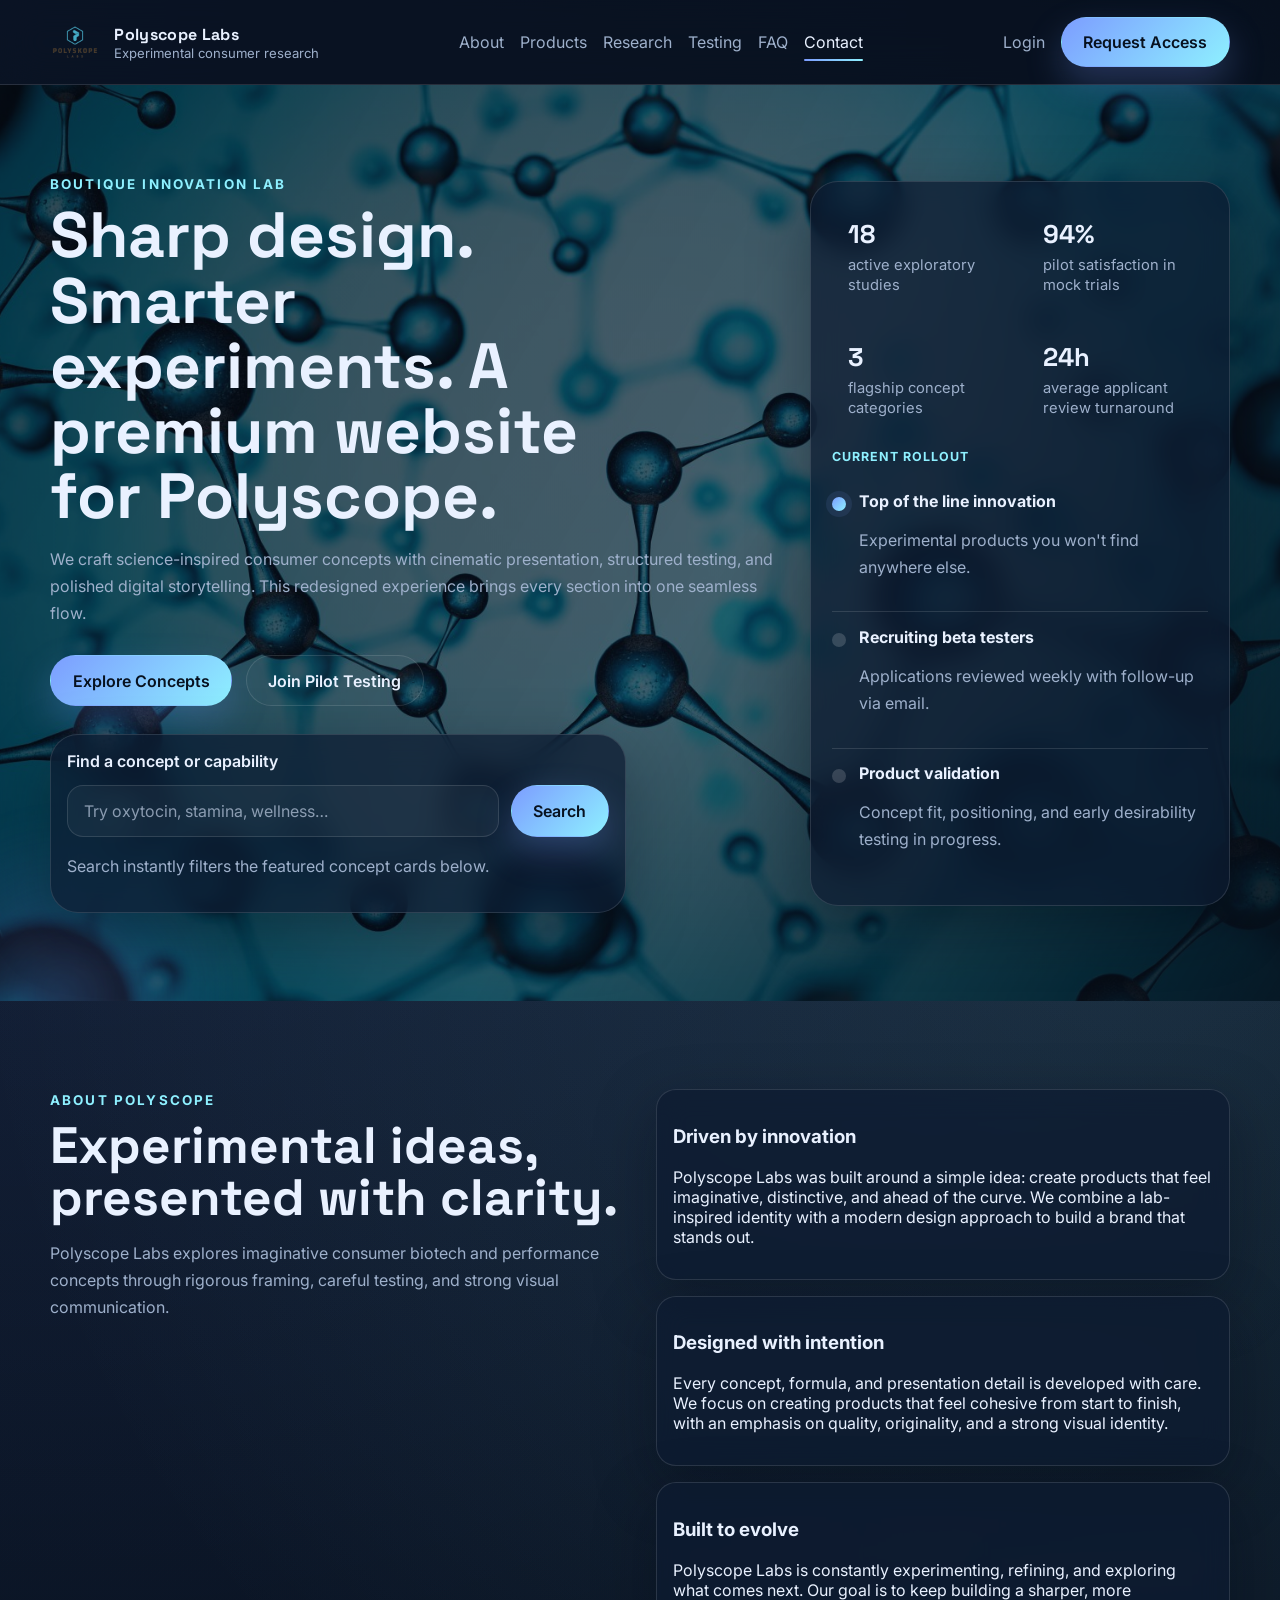
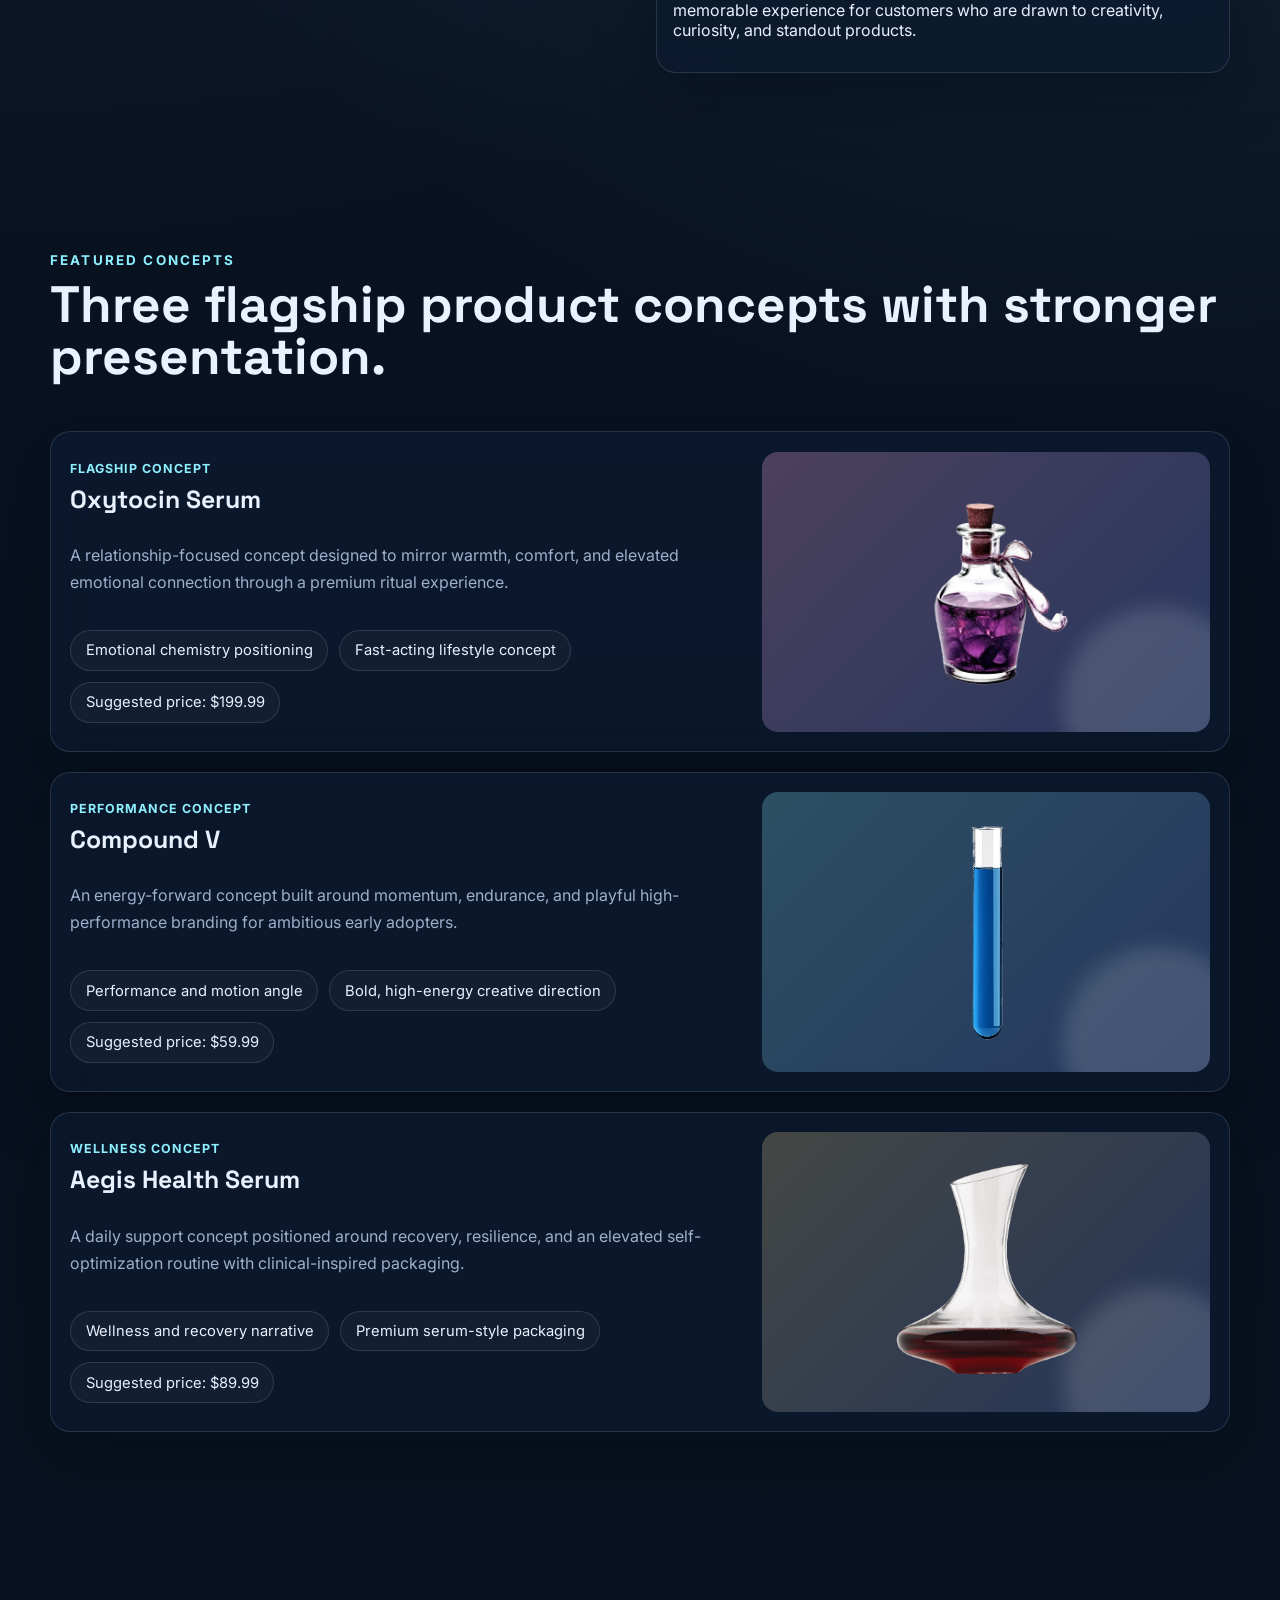
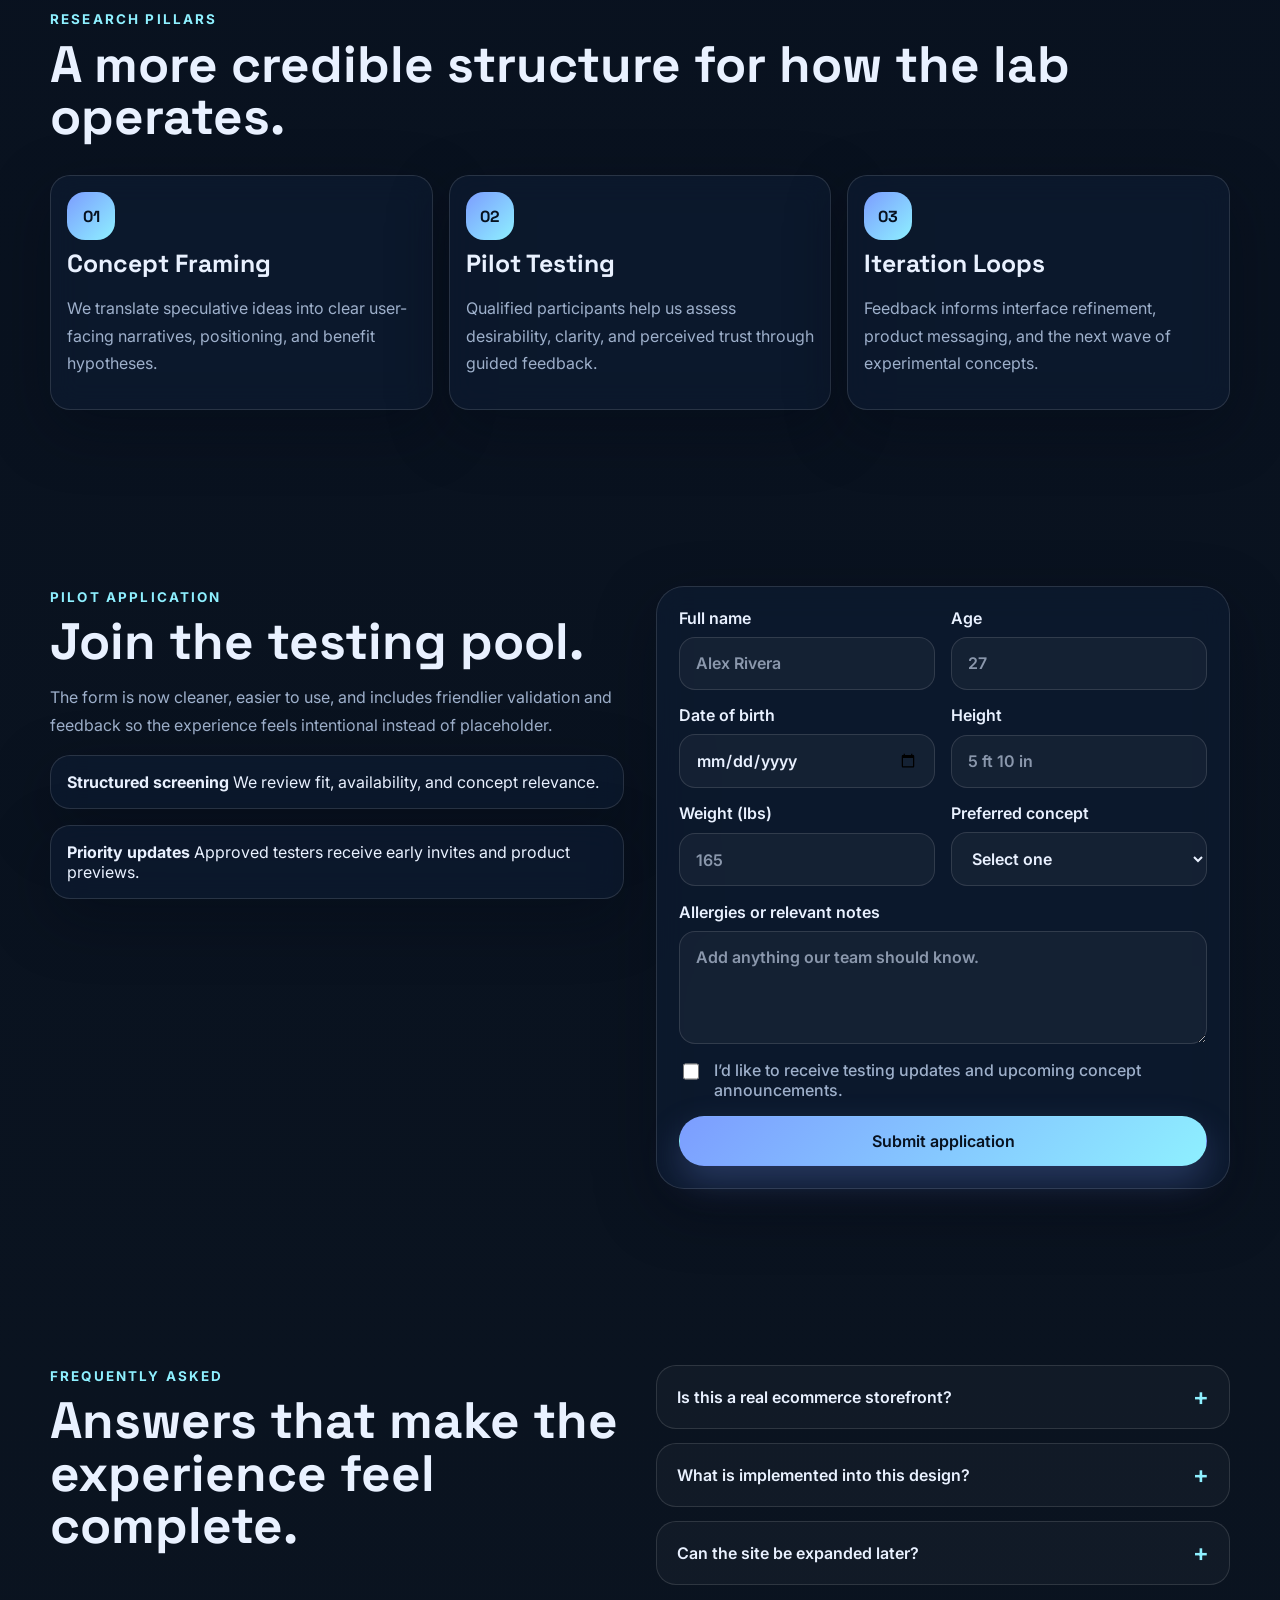
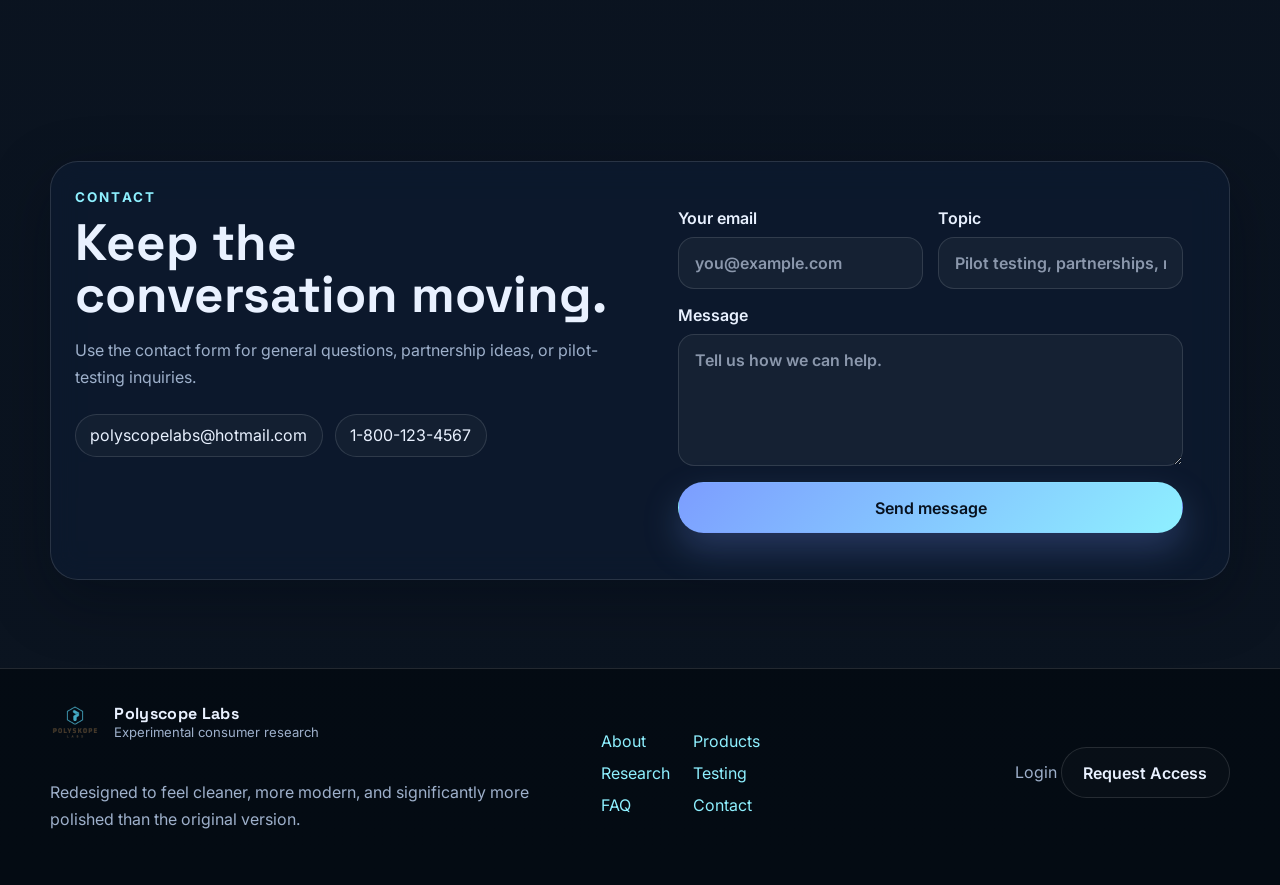
==== index.html @ 6655f06e "first commit" ====
<!DOCTYPE html>
<html lang="en">

<head>
  <meta charset="UTF-8">
  <meta name="viewport" content="width=device-width, initial-scale=1.0">
  <meta name="description"
    content="Polyscope Labs builds bold experimental consumer biotech concepts with elegant product design, rigorous testing, and a premium digital experience.">
  <title>Polyscope Labs | Experimental Consumer Research</title>
  <link rel="preconnect" href="https://fonts.googleapis.com">
  <link rel="preconnect" href="https://fonts.gstatic.com" crossorigin>
  <link
    href="https://fonts.googleapis.com/css2?family=Inter:wght@400;500;600;700;800&family=Space+Grotesk:wght@500;700&display=swap"
    rel="stylesheet">
  <link rel="stylesheet" href="styles.css">
  <script src="scripts.js" defer></script>
</head>

<body class="page-home">
  <div class="site-shell">
    <header class="site-header" id="top">
      <div class="container nav-wrap">
        <a class="brand" href="index.html" aria-label="Polyscope Labs home">
          <img src="Polyscope logo.png" alt="Polyscope Labs logo">
          <div>
            <span class="brand-mark">Polyscope Labs</span>
            <span class="brand-subtitle">Experimental consumer research</span>
          </div>
        </a>

        <button class="nav-toggle" type="button" aria-expanded="false" aria-controls="site-nav">
          <span></span>
          <span></span>
          <span></span>
          <span class="sr-only">Toggle navigation</span>
        </button>

        <nav class="site-nav" id="site-nav" aria-label="Primary navigation">
          <a href="#about">About</a>
          <a href="#products">Products</a>
          <a href="#research">Research</a>
          <a href="#testing">Testing</a>
          <a href="#faq">FAQ</a>
          <a href="#contact">Contact</a>
        </nav>

        <div class="nav-actions">
          <a class="ghost-link" href="login.html">Login</a>
          <a class="button button-primary" href="register.html">Request Access</a>
        </div>
      </div>
    </header>

    <main>
      <section class="hero section-pad" id="hero">
        <div class="hero-media"></div>
        <div class="hero-grid container">
          <div class="hero-copy reveal">
            <span class="eyebrow">Boutique innovation lab</span>
            <h1>Sharp design. Smarter experiments. A premium website for Polyscope.</h1>
            <p class="hero-text">We craft science-inspired consumer concepts with cinematic presentation, structured
              testing, and polished digital storytelling. This redesigned experience brings every section into one
              seamless flow.</p>
            <div class="hero-actions">
              <a class="button button-primary" href="#products">Explore Concepts</a>
              <a class="button button-secondary" href="#testing">Join Pilot Testing</a>
            </div>
            <form class="hero-search glass-panel" id="product-search-form" novalidate>
              <label for="product-search" class="search-label">Find a concept or capability</label>
              <div class="search-row">
                <input type="search" id="product-search" placeholder="Try oxytocin, stamina, wellness…"
                  aria-label="Search products and capabilities">
                <button type="submit" class="button button-primary">Search</button>
              </div>
              <p class="search-help">Search instantly filters the featured concept cards below.</p>
            </form>
          </div>

          <aside class="hero-panel reveal reveal-delay-1 glass-panel">
            <div class="hero-stat-grid">
              <article>
                <strong>18</strong>
                <span>active exploratory studies</span>
              </article>
              <article>
                <strong>94%</strong>
                <span>pilot satisfaction in mock trials</span>
              </article>
              <article>
                <strong>3</strong>
                <span>flagship concept categories</span>
              </article>
              <article>
                <strong>24h</strong>
                <span>average applicant review turnaround</span>
              </article>
            </div>
            <div class="mini-timeline">
              <p class="timeline-title">Current rollout</p>
              <div class="timeline-item active">
                <span></span>
                <div>
                  <strong>Top of the line innovation</strong>
                  <p>Experimental products you won't find anywhere else.</p>
                </div>
              </div>
              <div class="timeline-item">
                <span></span>
                <div>
                  <strong>Recruiting beta testers</strong>
                  <p>Applications reviewed weekly with follow-up via email.</p>
                </div>
              </div>
              <div class="timeline-item">
                <span></span>
                <div>
                  <strong>Product validation</strong>
                  <p>Concept fit, positioning, and early desirability testing in progress.</p>
                </div>
              </div>
            </div>
          </aside>
        </div>
      </section>

      <section class="section-pad" id="about">
        <div class="container two-column">
          <div class="section-heading reveal">
            <span class="eyebrow">About Polyscope</span>
            <h2>Experimental ideas, presented with clarity.</h2>
            <p>Polyscope Labs explores imaginative consumer biotech and performance concepts through rigorous framing,
              careful testing, and strong visual communication.</p>
          </div>
          <div class="info-stack reveal reveal-delay-1">
            <article class="glass-card">
              <h3>Driven by innovation</h3>
              <p>Polyscope Labs was built around a simple idea: create products that feel imaginative, distinctive, and
                ahead of the curve. We combine a lab-inspired identity with a modern design approach to build a brand
                that stands out.</p>
            </article>

            <article class="glass-card">
              <h3>Designed with intention</h3>
              <p>Every concept, formula, and presentation detail is developed with care. We focus on creating products
                that feel cohesive from start to finish, with an emphasis on quality, originality, and a strong visual
                identity.</p>
            </article>

            <article class="glass-card">
              <h3>Built to evolve</h3>
              <p>Polyscope Labs is constantly experimenting, refining, and exploring what comes next. Our goal is to
                keep building a sharper, more memorable experience for customers who are drawn to creativity, curiosity,
                and standout products.</p>
            </article>
          </div>
        </div>
      </section>

      <section class="section-pad" id="products">
        <div class="container">
          <div class="section-heading section-heading-inline reveal">
            <div>
              <span class="eyebrow">Featured concepts</span>
              <h2>Three flagship product concepts with stronger presentation.</h2>
            </div>
          </div>

          <div class="product-grid">
            <article class="product-card reveal"
              data-search="oxytocin serum love bonding pheromone emotional chemistry">
              <div class="product-copy">
                <span class="product-tag">Flagship concept</span>
                <h3>Oxytocin Serum</h3>
                <p>A relationship-focused concept designed to mirror warmth, comfort, and elevated emotional connection
                  through a premium ritual experience.</p>
                <ul class="product-meta">
                  <li>Emotional chemistry positioning</li>
                  <li>Fast-acting lifestyle concept</li>
                  <li>Suggested price: $199.99</li>
                </ul>
              </div>
              <div class="product-visual accent-pink">
                <img src="love potion.png" alt="Illustration of the Oxytocin Serum product concept">
              </div>
            </article>

            <article class="product-card reveal reveal-delay-1"
              data-search="compound v speed enhancer stamina energy caffeine performance">
              <div class="product-copy">
                <span class="product-tag">Performance concept</span>
                <h3>Compound V</h3>
                <p>An energy-forward concept built around momentum, endurance, and playful high-performance branding for
                  ambitious early adopters.</p>
                <ul class="product-meta">
                  <li>Performance and motion angle</li>
                  <li>Bold, high-energy creative direction</li>
                  <li>Suggested price: $59.99</li>
                </ul>
              </div>
              <div class="product-visual accent-cyan">
                <img src="speed enhancer.png" alt="Illustration of the Compound V product concept">
              </div>
            </article>

            <article class="product-card reveal"
              data-search="health serum wellness recovery focus immunity daily support">
              <div class="product-copy">
                <span class="product-tag">Wellness concept</span>
                <h3>Aegis Health Serum</h3>
                <p>A daily support concept positioned around recovery, resilience, and an elevated self-optimization
                  routine with clinical-inspired packaging.</p>
                <ul class="product-meta">
                  <li>Wellness and recovery narrative</li>
                  <li>Premium serum-style packaging</li>
                  <li>Suggested price: $89.99</li>
                </ul>
              </div>
              <div class="product-visual accent-gold">
                <img src="health serum.png" alt="Illustration of the Aegis Health Serum product concept">
              </div>
            </article>
          </div>

          <div class="empty-state glass-panel hidden" id="search-empty-state">
            <h3>No concepts matched that search.</h3>
            <p>Try a broader term like <strong>love</strong>, <strong>energy</strong>, or <strong>wellness</strong>.</p>
          </div>
        </div>
      </section>

      <section class="section-pad" id="research">
        <div class="container">
          <div class="section-heading reveal">
            <span class="eyebrow">Research pillars</span>
            <h2>A more credible structure for how the lab operates.</h2>
          </div>

          <div class="pillar-grid">
            <article class="pillar-card reveal">
              <div class="icon-badge">01</div>
              <h3>Concept Framing</h3>
              <p>We translate speculative ideas into clear user-facing narratives, positioning, and benefit hypotheses.
              </p>
            </article>
            <article class="pillar-card reveal reveal-delay-1">
              <div class="icon-badge">02</div>
              <h3>Pilot Testing</h3>
              <p>Qualified participants help us assess desirability, clarity, and perceived trust through guided
                feedback.</p>
            </article>
            <article class="pillar-card reveal reveal-delay-2">
              <div class="icon-badge">03</div>
              <h3>Iteration Loops</h3>
              <p>Feedback informs interface refinement, product messaging, and the next wave of experimental concepts.
              </p>
            </article>
          </div>
        </div>
      </section>

      <section class="section-pad" id="testing">
        <div class="container testing-layout">
          <div class="section-heading reveal">
            <span class="eyebrow">Pilot application</span>
            <h2>Join the testing pool.</h2>
            <p>The form is now cleaner, easier to use, and includes friendlier validation and feedback so the experience
              feels intentional instead of placeholder.</p>
            <div class="application-benefits">
              <div class="glass-card small-card">
                <strong>Structured screening</strong>
                <span>We review fit, availability, and concept relevance.</span>
              </div>
              <div class="glass-card small-card">
                <strong>Priority updates</strong>
                <span>Approved testers receive early invites and product previews.</span>
              </div>
            </div>
          </div>

          <form class="glass-panel testing-form reveal reveal-delay-1" id="testing-form" novalidate>
            <div class="form-grid">
              <label>
                Full name
                <input type="text" name="name" placeholder="Alex Rivera" required>
              </label>
              <label>
                Age
                <input type="number" name="age" min="18" max="99" placeholder="27" required>
              </label>
              <label>
                Date of birth
                <input type="date" name="dob" required>
              </label>
              <label>
                Height
                <input type="text" name="height" placeholder="5 ft 10 in" required>
              </label>
              <label>
                Weight (lbs)
                <input type="number" name="weight" min="1" placeholder="165" required>
              </label>
              <label>
                Preferred concept
                <select name="interest" required>
                  <option value="" selected disabled>Select one</option>
                  <option>Oxytocin Serum</option>
                  <option>Compound V</option>
                  <option>Aegis Health Serum</option>
                </select>
              </label>
            </div>

            <label>
              Allergies or relevant notes
              <textarea name="allergies" rows="4" placeholder="Add anything our team should know."></textarea>
            </label>

            <label class="checkbox-row">
              <input type="checkbox" name="updates">
              <span>I’d like to receive testing updates and upcoming concept announcements.</span>
            </label>

            <button type="submit" class="button button-primary button-full">Submit application</button>
          </form>
        </div>
      </section>

      <section class="section-pad" id="faq">
        <div class="container faq-layout">
          <div class="section-heading reveal">
            <span class="eyebrow">Frequently asked</span>
            <h2>Answers that make the experience feel complete.</h2>
          </div>
          <div class="faq-list reveal reveal-delay-1">
            <article class="faq-item">
              <button class="faq-trigger" type="button" aria-expanded="false">
                <span>Is this a real ecommerce storefront?</span>
                <span class="faq-symbol">+</span>
              </button>
              <div class="faq-content">
                <p>No. This is a polished concept website built around experimental product storytelling and mock pilot
                  testing flows.</p>
              </div>
            </article>
            <article class="faq-item">
              <button class="faq-trigger" type="button" aria-expanded="false">
                <span>What is implemented into this design?</span>
                <span class="faq-symbol">+</span>
              </button>
              <div class="faq-content">
                <p>responsive navigation, consistent visual language, animated reveals, product
                  search, upgraded forms, FAQ interactions, and much stronger overall layout balance.</p>
              </div>
            </article>
            <article class="faq-item">
              <button class="faq-trigger" type="button" aria-expanded="false">
                <span>Can the site be expanded later?</span>
                <span class="faq-symbol">+</span>
              </button>
              <div class="faq-content">
                <p>Yes. The structure is now much cleaner, so adding real backend auth, checkout flows, CMS content, or
                  extra pages will be much easier.</p>
              </div>
            </article>
          </div>
        </div>
      </section>

      <section class="section-pad" id="contact">
        <div class="container contact-card glass-panel reveal">
          <div>
            <span class="eyebrow">Contact</span>
            <h2>Keep the conversation moving.</h2>
            <p>Use the contact form for general questions, partnership ideas, or pilot-testing inquiries.</p>
            <div class="contact-details">
              <a href="mailto:polyscopelabs@hotmail.com">polyscopelabs@hotmail.com</a>
              <a href="tel:18001234567">1-800-123-4567</a>
            </div>
          </div>

          <form class="contact-form" id="contact-form" novalidate>
            <div class="form-grid compact-grid">
              <label>
                Your email
                <input type="email" name="email" placeholder="you@example.com" required>
              </label>
              <label>
                Topic
                <input type="text" name="topic" placeholder="Pilot testing, partnerships, media…" required>
              </label>
            </div>
            <label>
              Message
              <textarea name="message" rows="5" placeholder="Tell us how we can help." required></textarea>
            </label>
            <button type="submit" class="button button-primary">Send message</button>
          </form>
        </div>
      </section>
    </main>

    <footer class="site-footer">
      <div class="container footer-grid">
        <div>
          <a class="brand footer-brand" href="#top">
            <img src="Polyscope logo.png" alt="Polyscope Labs logo">
            <div>
              <span class="brand-mark">Polyscope Labs</span>
              <span class="brand-subtitle">Experimental consumer research</span>
            </div>
          </a>
          <p>Redesigned to feel cleaner, more modern, and significantly more polished than the original version.</p>
        </div>
        <nav class="footer-links" aria-label="Footer navigation">
          <a href="#about">About</a>
          <a href="#products">Products</a>
          <a href="#research">Research</a>
          <a href="#testing">Testing</a>
          <a href="#faq">FAQ</a>
          <a href="#contact">Contact</a>
        </nav>
        <div class="footer-actions">
          <a class="ghost-link" href="login.html">Login</a>
          <a class="button button-secondary" href="register.html">Request Access</a>
        </div>
      </div>
    </footer>
  </div>

  <div class="toast" id="toast" role="status" aria-live="polite"></div>
</body>

</html>
---- styles.css ----
:root {
  --bg: #07111f;
  --bg-soft: #0b1628;
  --panel: rgba(13, 27, 49, 0.72);
  --panel-strong: rgba(12, 28, 50, 0.9);
  --surface: #f5f8ff;
  --surface-soft: rgba(255, 255, 255, 0.06);
  --text: #e9f1ff;
  --text-muted: #9eb0cb;
  --text-dark: #0d182b;
  --line: rgba(255, 255, 255, 0.12);
  --line-dark: rgba(8, 19, 35, 0.08);
  --accent: #7c9dff;
  --accent-strong: #8ef0ff;
  --accent-pink: #f6a9dc;
  --accent-gold: #f0d58c;
  --shadow: 0 20px 60px rgba(2, 9, 20, 0.35);
  --shadow-soft: 0 12px 40px rgba(2, 9, 20, 0.18);
  --radius-lg: 28px;
  --radius-md: 20px;
  --radius-sm: 14px;
  --container: min(1180px, calc(100vw - 2rem));
  --header-height: 84px;
  --transition: 240ms ease;
}

* {
  box-sizing: border-box;
}

html {
  scroll-behavior: smooth;
}

body {
  margin: 0;
  font-family: "Inter", system-ui, sans-serif;
  background:
    radial-gradient(circle at top left, rgba(124, 157, 255, 0.18), transparent 32%),
    radial-gradient(circle at 90% 15%, rgba(142, 240, 255, 0.12), transparent 24%),
    linear-gradient(180deg, #091425 0%, #08111f 42%, #0b1420 100%);
  color: var(--text);
  min-height: 100vh;
  overflow-x: hidden;
  opacity: 0;
  transition: opacity 420ms ease;
}

body.is-loaded {
  opacity: 1;
}

a {
  color: inherit;
  text-decoration: none;
}

img {
  max-width: 100%;
  display: block;
}

button,
input,
select,
textarea {
  font: inherit;
}

button {
  cursor: pointer;
}

.container {
  width: var(--container);
  margin: 0 auto;
}

.section-pad {
  padding: 5.5rem 0;
}

.compact-top {
  padding-top: 1rem;
}

.site-shell {
  position: relative;
}

.site-header {
  position: sticky;
  top: 0;
  z-index: 40;
  backdrop-filter: blur(20px);
  background: rgba(4, 11, 22, 0.72);
  border-bottom: 1px solid var(--line);
}

.nav-wrap {
  min-height: var(--header-height);
  display: flex;
  align-items: center;
  justify-content: space-between;
  gap: 1rem;
}

.brand {
  display: inline-flex;
  align-items: center;
  gap: 0.9rem;
}

.brand img {
  width: 50px;
  height: 50px;
  object-fit: contain;
}

.brand-mark,
.brand-subtitle {
  display: block;
}

.brand-mark {
  font-family: "Space Grotesk", sans-serif;
  font-size: 1rem;
  font-weight: 700;
  letter-spacing: 0.02em;
}

.brand-subtitle {
  font-size: 0.82rem;
  color: var(--text-muted);
}

.site-nav,
.nav-actions {
  display: flex;
  align-items: center;
  gap: 1rem;
}

.site-nav a,
.ghost-link {
  color: var(--text-muted);
  transition: color var(--transition), opacity var(--transition), transform var(--transition);
}

.site-nav a:hover,
.site-nav a.is-active,
.ghost-link:hover {
  color: var(--text);
}

.site-nav a {
  position: relative;
  padding: 0.35rem 0;
}

.site-nav a::after {
  content: "";
  position: absolute;
  left: 0;
  bottom: -0.2rem;
  width: 100%;
  height: 2px;
  border-radius: 99px;
  background: linear-gradient(90deg, var(--accent), var(--accent-strong));
  transform: scaleX(0);
  transform-origin: left;
  transition: transform var(--transition);
}

.site-nav a:hover::after,
.site-nav a.is-active::after {
  transform: scaleX(1);
}

.button {
  display: inline-flex;
  align-items: center;
  justify-content: center;
  border-radius: 999px;
  padding: 0.9rem 1.35rem;
  border: 1px solid transparent;
  transition: transform var(--transition), border-color var(--transition), background var(--transition), box-shadow var(--transition);
  font-weight: 600;
}

.button:hover {
  transform: translateY(-2px);
}

.button-primary {
  background: linear-gradient(135deg, var(--accent), var(--accent-strong));
  color: #07111f;
  box-shadow: 0 16px 36px rgba(124, 157, 255, 0.25);
}

.button-secondary {
  background: rgba(255, 255, 255, 0.02);
  border-color: var(--line);
  color: var(--text);
}

.button-full {
  width: 100%;
}

.hero {
  position: relative;
  min-height: calc(100vh - var(--header-height));
  display: flex;
  align-items: center;
  overflow: clip;
}

.hero-media {
  position: absolute;
  inset: 0;
  background:
    linear-gradient(120deg, rgba(5, 11, 21, 0.72) 0%, rgba(8, 17, 31, 0.64) 55%, rgba(7, 14, 24, 0.92) 100%),
    url("MainBack.jpg") center / cover no-repeat;
  transform: scale(1.04);
}

.hero::after {
  content: "";
  position: absolute;
  inset: auto auto -20% -10%;
  width: 24rem;
  aspect-ratio: 1;
  border-radius: 50%;
  background: radial-gradient(circle, rgba(124, 157, 255, 0.22), transparent 66%);
  filter: blur(14px);
}

.hero-grid {
  position: relative;
  z-index: 1;
  display: grid;
  grid-template-columns: minmax(0, 1.2fr) minmax(320px, 420px);
  gap: 2rem;
  align-items: center;
}

.eyebrow {
  display: inline-flex;
  align-items: center;
  gap: 0.55rem;
  font-size: 0.84rem;
  text-transform: uppercase;
  letter-spacing: 0.16em;
  color: var(--accent-strong);
  font-weight: 700;
}

.hero h1,
.section-heading h2,
.contact-card h2,
.auth-copy h1,
.auth-card h2 {
  margin: 0.65rem 0 1rem;
  font-family: "Space Grotesk", sans-serif;
  line-height: 1.02;
}

.hero h1 {
  font-size: clamp(2.8rem, 5vw, 5.3rem);
  max-width: 13ch;
}

.hero-text,
.section-heading p,
.product-copy p,
.pillar-card p,
.faq-content p,
.contact-card p,
.auth-copy p,
.auth-highlights span,
.auth-switch,
.search-help,
.timeline-item p,
.site-footer p {
  color: var(--text-muted);
  line-height: 1.7;
}

.hero-actions {
  display: flex;
  flex-wrap: wrap;
  gap: 0.85rem;
  margin: 1.75rem 0;
}

.glass-panel,
.glass-card,
.product-card,
.pillar-card,
.contact-card,
.feature-strip,
.auth-card {
  background: var(--panel);
  border: 1px solid var(--line);
  box-shadow: var(--shadow);
  backdrop-filter: blur(14px);
}

.glass-panel,
.contact-card,
.auth-card,
.feature-strip {
  border-radius: var(--radius-lg);
}

.glass-card,
.product-card,
.pillar-card {
  border-radius: var(--radius-md);
}

.hero-search {
  padding: 1rem;
  max-width: 36rem;
}

.search-label {
  display: block;
  font-weight: 600;
  margin-bottom: 0.85rem;
}

.search-row {
  display: flex;
  gap: 0.75rem;
}

.search-row input {
  flex: 1;
}

.hero-panel {
  padding: 1.3rem;
}

.hero-stat-grid {
  display: grid;
  grid-template-columns: repeat(2, minmax(0, 1fr));
  gap: 0.9rem;
  margin-bottom: 1rem;
}

.hero-stat-grid article,
.small-card,
.pillar-card,
.glass-card {
  padding: 1rem;
}

.hero-stat-grid strong {
  display: block;
  font-size: 1.6rem;
  font-family: "Space Grotesk", sans-serif;
  margin-bottom: 0.25rem;
}

.hero-stat-grid span {
  color: var(--text-muted);
  font-size: 0.92rem;
}

.timeline-title,
.product-tag {
  font-size: 0.78rem;
  font-weight: 700;
  letter-spacing: 0.08em;
  text-transform: uppercase;
  color: var(--accent-strong);
}

.timeline-item {
  display: flex;
  gap: 0.85rem;
  padding: 0.9rem 0;
}

.timeline-item + .timeline-item {
  border-top: 1px solid var(--line);
}

.timeline-item span {
  width: 14px;
  height: 14px;
  margin-top: 0.4rem;
  border-radius: 999px;
  background: rgba(255, 255, 255, 0.16);
  flex-shrink: 0;
}

.timeline-item.active span {
  background: linear-gradient(135deg, var(--accent), var(--accent-strong));
  box-shadow: 0 0 0 6px rgba(124, 157, 255, 0.1);
}

.timeline-item strong {
  display: block;
  margin-bottom: 0.2rem;
}

.feature-strip {
  padding: 1.35rem 1.5rem;
  display: grid;
  grid-template-columns: minmax(0, 1fr) minmax(0, 1fr);
  gap: 1rem;
  align-items: center;
}

.feature-strip h2 {
  margin: 0.55rem 0 0;
  font-size: clamp(1.65rem, 2.6vw, 2.5rem);
}

.feature-pills {
  display: flex;
  flex-wrap: wrap;
  gap: 0.7rem;
  justify-content: flex-end;
}

.feature-pills span,
.product-meta li,
.contact-details a {
  border: 1px solid var(--line);
  background: rgba(255, 255, 255, 0.03);
  border-radius: 999px;
  padding: 0.65rem 0.9rem;
}

.two-column,
.testing-layout,
.faq-layout,
.contact-card,
.auth-layout {
  display: grid;
  grid-template-columns: repeat(2, minmax(0, 1fr));
  gap: 2rem;
}

.section-heading h2,
.contact-card h2,
.auth-copy h1,
.auth-card h2 {
  font-size: clamp(2rem, 4vw, 3.3rem);
}

.info-stack,
.application-benefits,
.auth-highlights {
  display: grid;
  gap: 1rem;
}

.section-heading-inline {
  display: flex;
  align-items: end;
  justify-content: space-between;
  gap: 2rem;
}

.product-grid {
  margin-top: 2rem;
  display: grid;
  gap: 1.25rem;
}

.product-card {
  display: grid;
  grid-template-columns: minmax(0, 1.2fr) minmax(220px, 0.8fr);
  gap: 1.25rem;
  padding: 1.2rem;
  transition: transform var(--transition), border-color var(--transition), box-shadow var(--transition), opacity var(--transition);
}

.product-card:hover,
.pillar-card:hover,
.glass-card:hover,
.small-card:hover {
  transform: translateY(-6px);
  border-color: rgba(142, 240, 255, 0.32);
}

.product-copy {
  display: flex;
  flex-direction: column;
  justify-content: center;
}

.product-copy h3,
.pillar-card h3 {
  margin: 0.5rem 0 0.7rem;
  font-family: "Space Grotesk", sans-serif;
  font-size: 1.55rem;
}

.product-meta {
  list-style: none;
  padding: 0;
  margin: 1.1rem 0 0;
  display: flex;
  flex-wrap: wrap;
  gap: 0.7rem;
}

.product-meta li {
  color: var(--text);
  font-size: 0.92rem;
}

.product-visual {
  min-height: 280px;
  border-radius: calc(var(--radius-md) - 4px);
  display: flex;
  align-items: center;
  justify-content: center;
  padding: 1rem;
  position: relative;
  overflow: hidden;
}

.product-visual::before {
  content: "";
  position: absolute;
  inset: auto -10% -24% auto;
  width: 12rem;
  aspect-ratio: 1;
  border-radius: 50%;
  background: rgba(255, 255, 255, 0.14);
  filter: blur(10px);
}

.product-visual img {
  max-height: 230px;
  width: auto;
  position: relative;
  z-index: 1;
  transition: transform 320ms ease;
}

.product-card:hover .product-visual img {
  transform: translateY(-6px) scale(1.02);
}

.accent-pink {
  background: linear-gradient(135deg, rgba(246, 169, 220, 0.28), rgba(124, 157, 255, 0.24));
}

.accent-cyan {
  background: linear-gradient(135deg, rgba(142, 240, 255, 0.26), rgba(124, 157, 255, 0.24));
}

.accent-gold {
  background: linear-gradient(135deg, rgba(240, 213, 140, 0.25), rgba(124, 157, 255, 0.22));
}

.empty-state {
  margin-top: 1.25rem;
  padding: 1.1rem 1.2rem;
}

.hidden {
  display: none !important;
}

.pillar-grid {
  margin-top: 2rem;
  display: grid;
  grid-template-columns: repeat(3, minmax(0, 1fr));
  gap: 1rem;
}

.icon-badge {
  width: 3rem;
  height: 3rem;
  border-radius: 18px;
  display: grid;
  place-items: center;
  background: linear-gradient(135deg, var(--accent), var(--accent-strong));
  color: var(--bg);
  font-family: "Space Grotesk", sans-serif;
  font-weight: 700;
}

.testing-form,
.contact-form,
.auth-form {
  padding: 1.35rem;
  display: grid;
  gap: 1rem;
}

.form-grid,
.compact-grid {
  display: grid;
  grid-template-columns: repeat(2, minmax(0, 1fr));
  gap: 0.95rem;
}

label {
  display: grid;
  gap: 0.55rem;
  font-weight: 600;
}

input,
select,
textarea {
  width: 100%;
  border-radius: 16px;
  border: 1px solid var(--line);
  background: rgba(255, 255, 255, 0.04);
  color: var(--text);
  padding: 0.95rem 1rem;
  outline: none;
  transition: border-color var(--transition), background var(--transition), box-shadow var(--transition);
}

input::placeholder,
textarea::placeholder {
  color: rgba(201, 214, 236, 0.66);
}

input:focus,
select:focus,
textarea:focus {
  border-color: rgba(142, 240, 255, 0.52);
  box-shadow: 0 0 0 5px rgba(124, 157, 255, 0.12);
}

option {
  color: var(--text-dark);
}

.checkbox-row {
  grid-template-columns: auto 1fr;
  align-items: start;
  gap: 0.75rem;
  font-weight: 500;
  color: var(--text-muted);
}

.checkbox-row input {
  width: 1.05rem;
  height: 1.05rem;
  margin-top: 0.2rem;
}

.faq-list {
  display: grid;
  gap: 0.85rem;
}

.faq-item {
  border: 1px solid var(--line);
  border-radius: var(--radius-md);
  background: rgba(255, 255, 255, 0.03);
  overflow: hidden;
}

.faq-trigger {
  width: 100%;
  background: transparent;
  border: 0;
  color: var(--text);
  display: flex;
  align-items: center;
  justify-content: space-between;
  gap: 1rem;
  text-align: left;
  padding: 1.2rem 1.25rem;
  font-weight: 600;
}

.faq-symbol {
  font-size: 1.5rem;
  line-height: 1;
  color: var(--accent-strong);
}

.faq-content {
  max-height: 0;
  overflow: hidden;
  transition: max-height 260ms ease;
}

.faq-content p {
  margin: 0;
  padding: 0 1.25rem 1.2rem;
}

.faq-item.is-open .faq-symbol {
  transform: rotate(45deg);
}

.contact-card {
  padding: 1.5rem;
  align-items: start;
}

.contact-details {
  display: flex;
  gap: 0.75rem;
  flex-wrap: wrap;
  margin-top: 1.4rem;
}

.site-footer {
  padding: 1.75rem 0 2.25rem;
  border-top: 1px solid var(--line);
  background: rgba(4, 10, 18, 0.92);
}

.footer-grid {
  display: grid;
  grid-template-columns: 1.15fr 0.85fr auto;
  gap: 1.5rem;
  align-items: center;
}

.footer-brand {
  margin-bottom: 1rem;
}

.footer-links {
  display: grid;
  grid-template-columns: repeat(2, minmax(0, max-content));
  gap: 0.75rem 1.4rem;
}

.footer-links a,
.auth-switch a {
  color: var(--accent-strong);
}

.nav-toggle {
  display: none;
  width: 46px;
  height: 46px;
  border-radius: 14px;
  border: 1px solid var(--line);
  background: rgba(255, 255, 255, 0.04);
  flex-direction: column;
  justify-content: center;
  gap: 0.3rem;
  padding: 0 0.7rem;
}

.nav-toggle span:not(.sr-only) {
  display: block;
  height: 2px;
  border-radius: 999px;
  background: var(--text);
}

.sr-only {
  position: absolute;
  width: 1px;
  height: 1px;
  padding: 0;
  margin: -1px;
  overflow: hidden;
  clip: rect(0, 0, 0, 0);
  white-space: nowrap;
  border: 0;
}

.reveal {
  opacity: 0;
  transform: translateY(24px);
  transition: opacity 600ms ease, transform 600ms ease;
}

.reveal.is-visible {
  opacity: 1;
  transform: translateY(0);
}

.reveal-delay-1 {
  transition-delay: 90ms;
}

.reveal-delay-2 {
  transition-delay: 180ms;
}

.toast {
  position: fixed;
  right: 1rem;
  bottom: 1rem;
  z-index: 100;
  background: rgba(11, 26, 49, 0.94);
  color: var(--text);
  border: 1px solid rgba(142, 240, 255, 0.26);
  border-radius: 18px;
  padding: 0.95rem 1rem;
  max-width: min(26rem, calc(100vw - 2rem));
  box-shadow: var(--shadow);
  opacity: 0;
  pointer-events: none;
  transform: translateY(10px);
  transition: opacity 240ms ease, transform 240ms ease;
}

.toast.is-visible {
  opacity: 1;
  transform: translateY(0);
}

@media (max-width: 1080px) {
  .hero-grid,
  .two-column,
  .testing-layout,
  .faq-layout,
  .contact-card,
  .auth-layout,
  .footer-grid,
  .feature-strip,
  .section-heading-inline,
  .product-card {
    grid-template-columns: 1fr;
  }

  .feature-pills {
    justify-content: flex-start;
  }

  .footer-actions {
    display: flex;
    gap: 0.8rem;
    flex-wrap: wrap;
  }
}

@media (max-width: 920px) {
  .nav-toggle {
    display: inline-flex;
  }

  .site-nav,
  .nav-actions {
    display: none;
  }

  .site-header.is-open .site-nav,
  .site-header.is-open .nav-actions {
    display: flex;
    width: 100%;
    flex-direction: column;
    align-items: stretch;
  }

  .site-header.is-open .nav-wrap {
    align-items: flex-start;
    flex-wrap: wrap;
    padding: 1rem 0;
  }

  .site-header.is-open .site-nav {
    order: 3;
    padding-top: 0.6rem;
    gap: 0.7rem;
  }

  .site-header.is-open .nav-actions {
    order: 4;
    padding-top: 0.4rem;
  }

  .hero {
    min-height: auto;
    padding-top: 5rem;
  }

  .hero-grid {
    gap: 1.5rem;
  }
}

@media (max-width: 720px) {
  .section-pad {
    padding: 4rem 0;
  }

  .form-grid,
  .compact-grid,
  .hero-stat-grid,
  .pillar-grid,
  .feature-strip,
  .footer-links {
    grid-template-columns: 1fr;
  }

  .search-row,
  .hero-actions,
  .nav-actions,
  .contact-details {
    flex-direction: column;
  }

  .hero h1 {
    max-width: 10ch;
  }

  .button,
  .search-row .button {
    width: 100%;
  }

  .product-visual {
    min-height: 220px;
  }

  .product-visual img {
    max-height: 180px;
  }

  .feature-strip,
  .contact-card,
  .auth-card,
  .hero-search,
  .testing-form,
  .contact-form,
  .auth-form {
    padding: 1rem;
  }
}
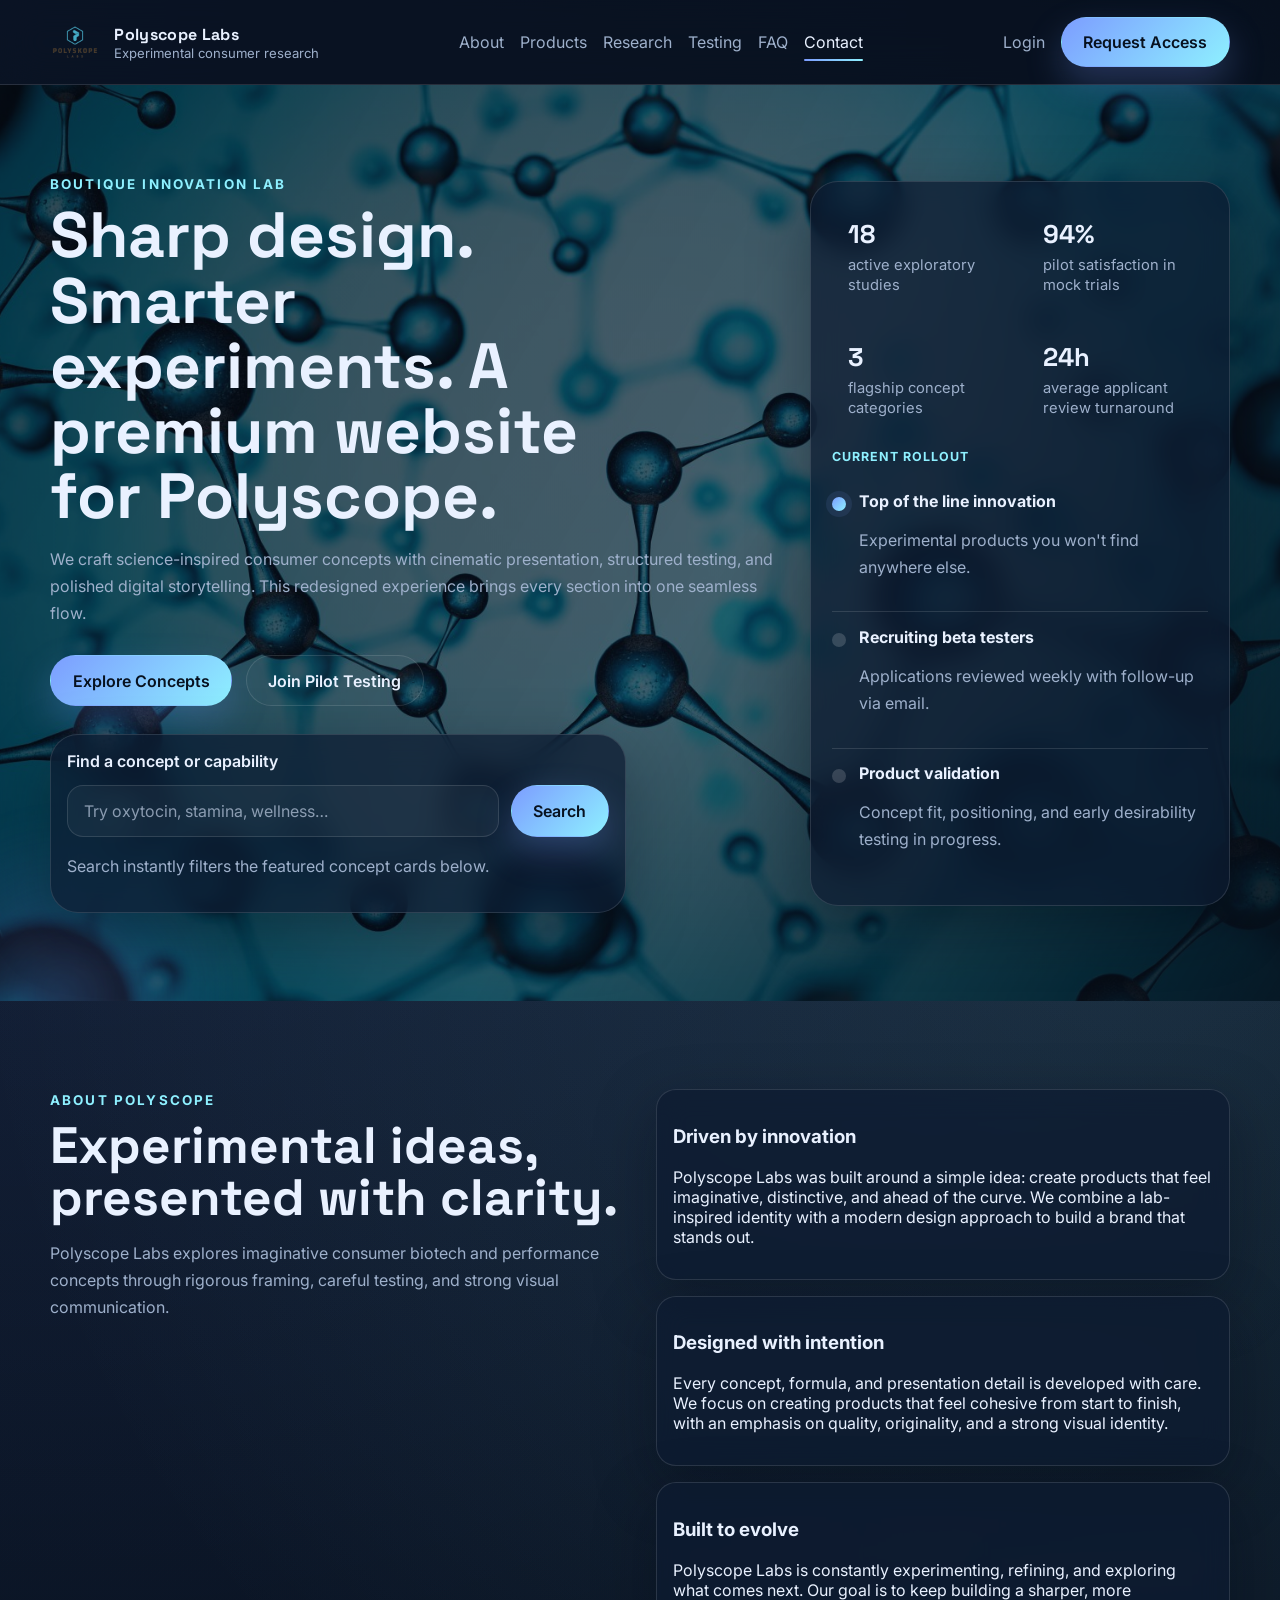
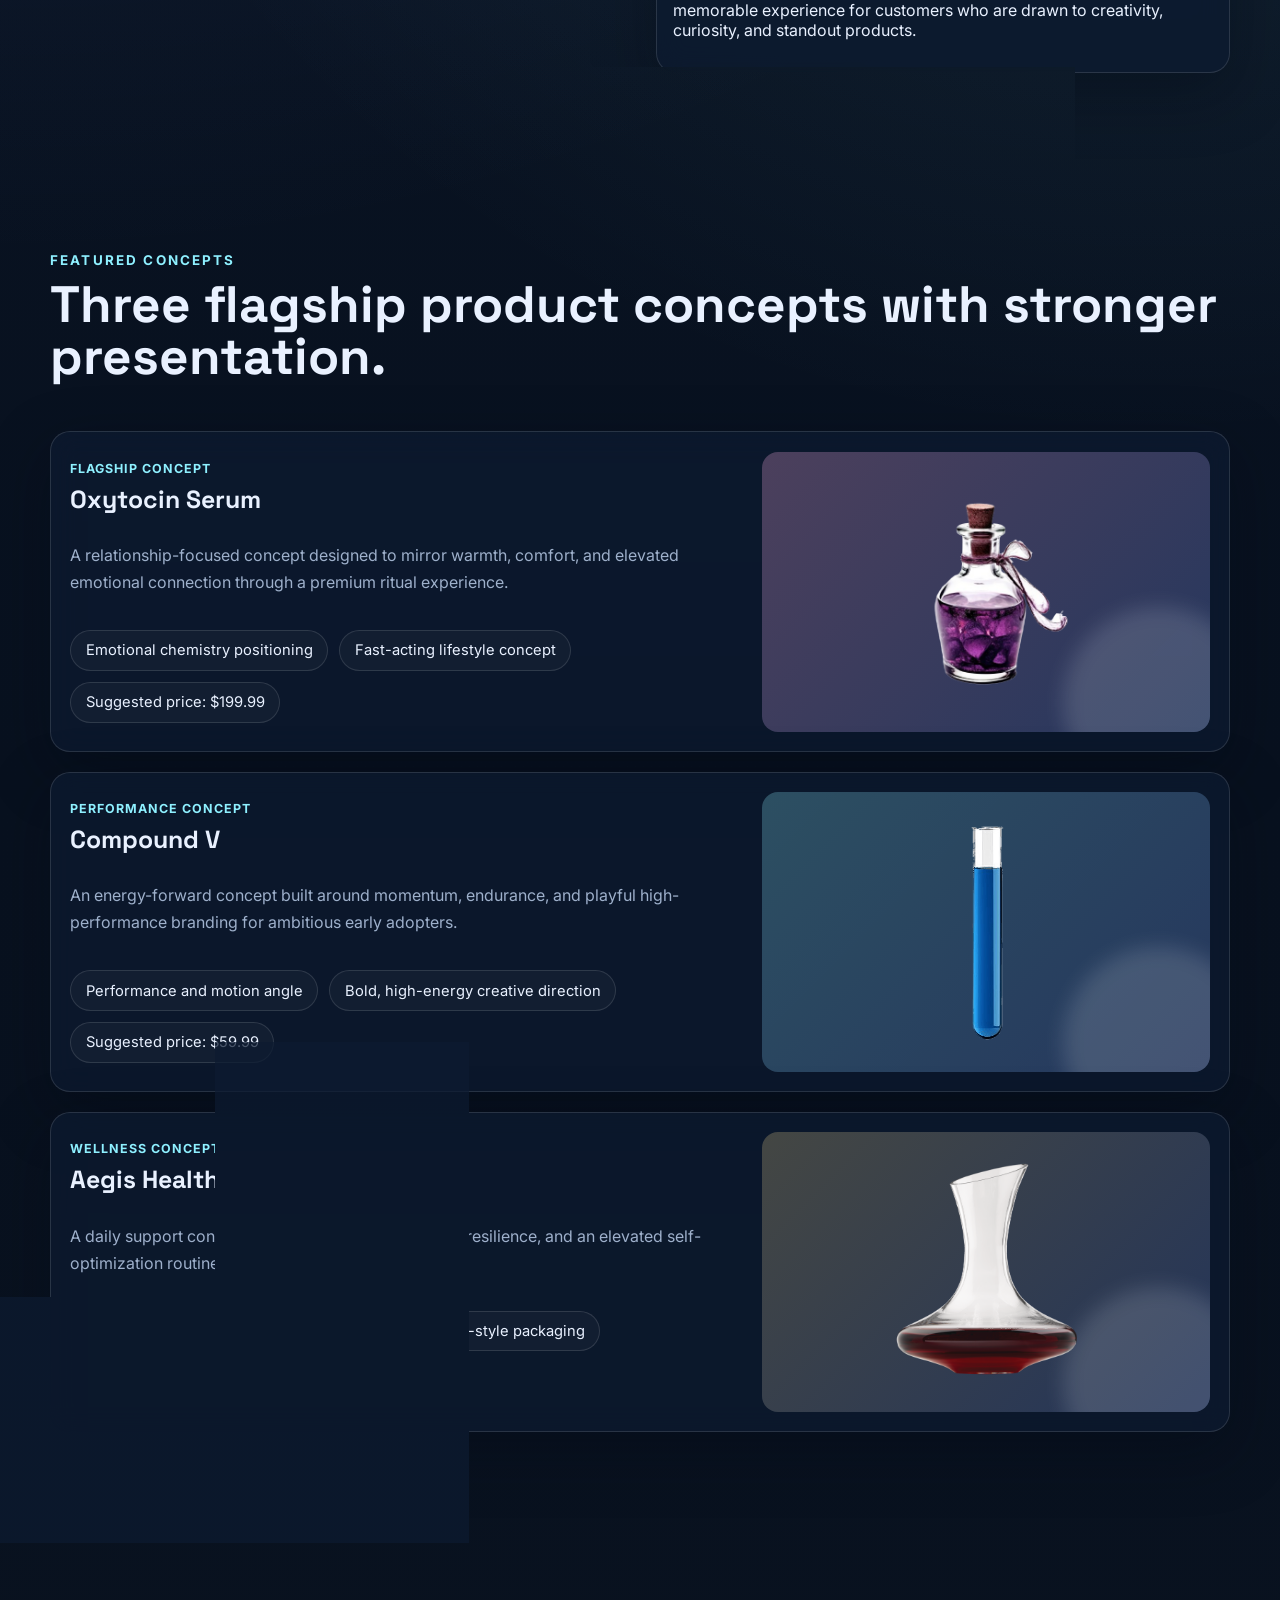
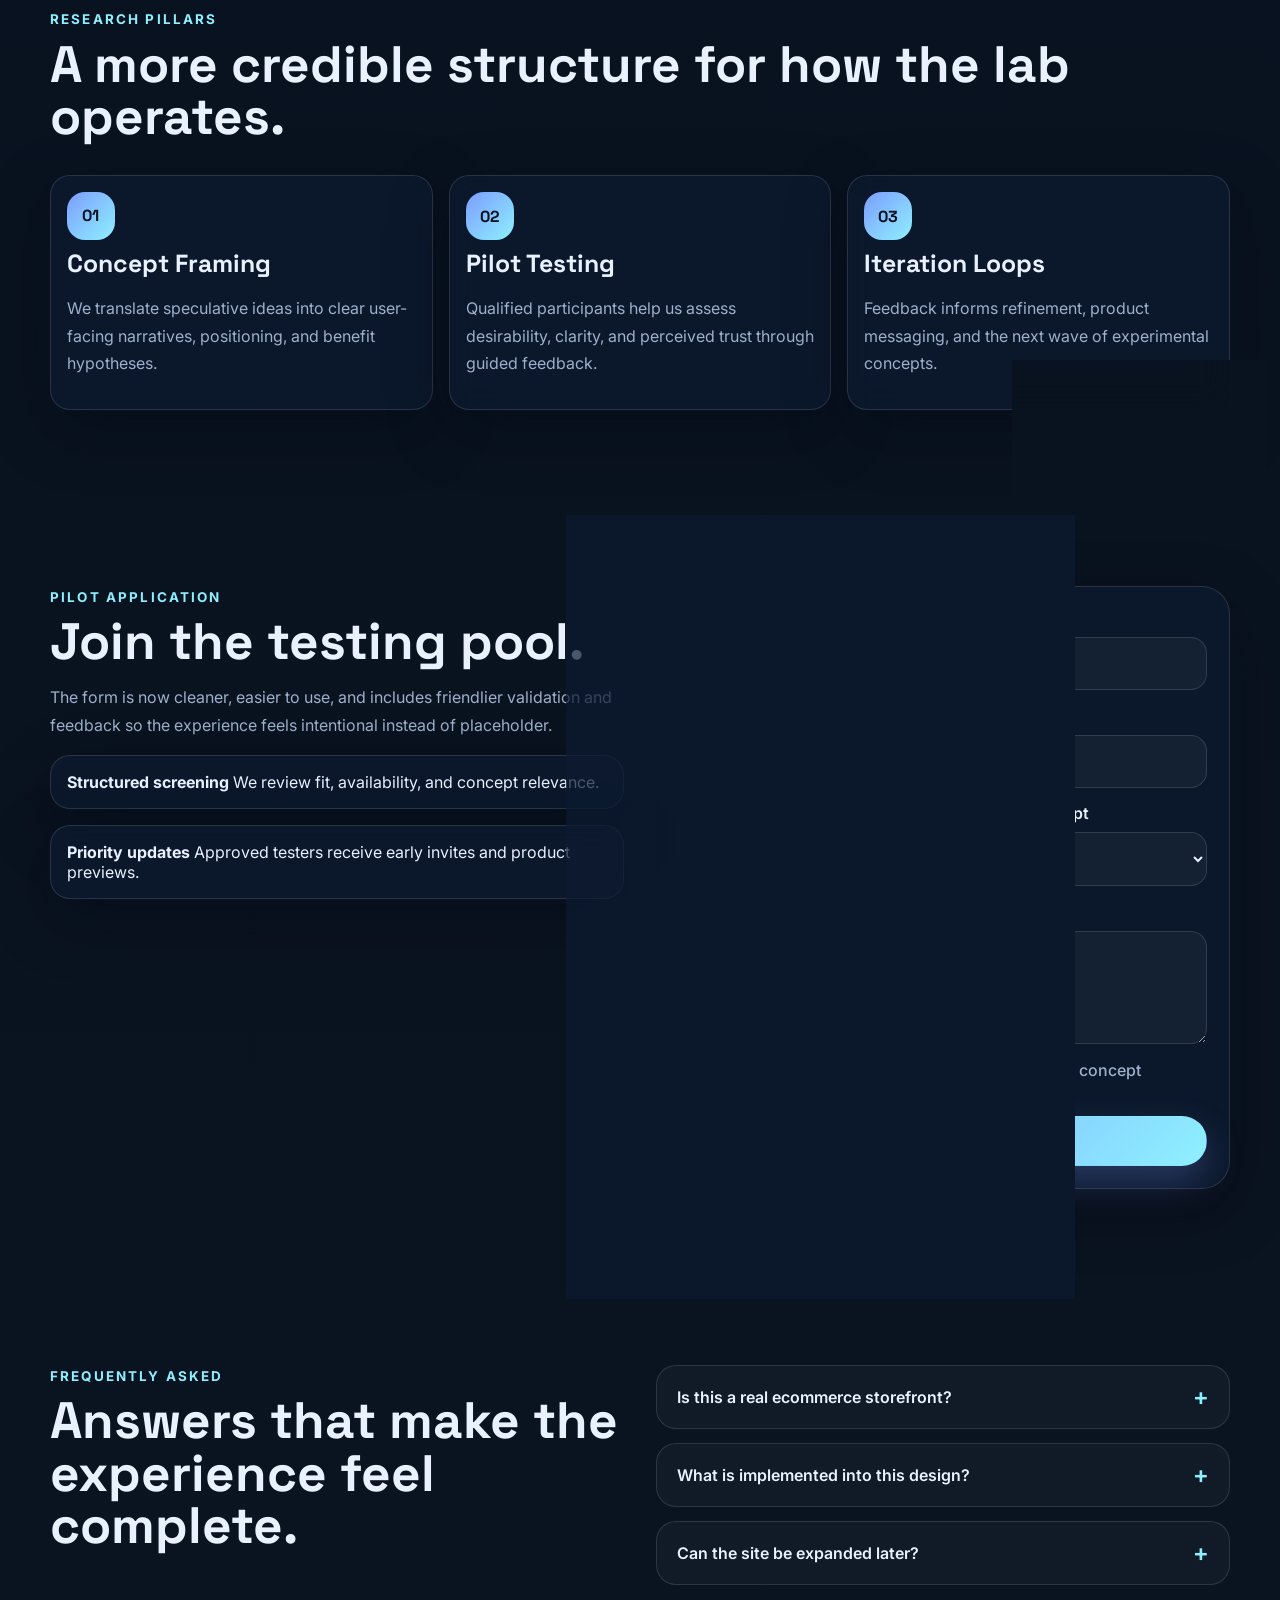
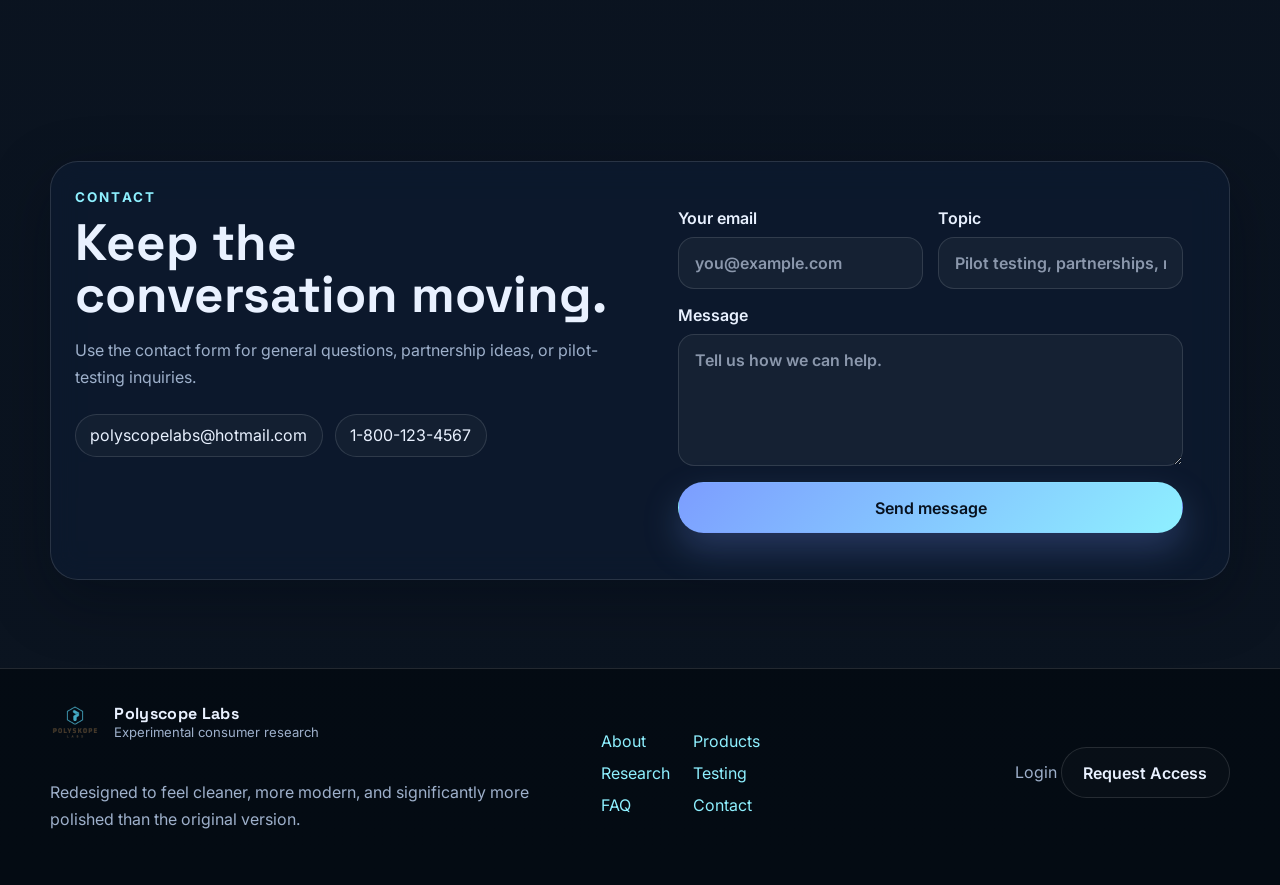
==== commit ab7c3102: "Update index.html" ====
--- a/index.html
+++ b/index.html
@@ -251,7 +251,7 @@
             <article class="pillar-card reveal reveal-delay-2">
               <div class="icon-badge">03</div>
               <h3>Iteration Loops</h3>
-              <p>Feedback informs interface refinement, product messaging, and the next wave of experimental concepts.
+              <p>Feedback informs refinement, product messaging, and the next wave of experimental concepts.
               </p>
             </article>
           </div>
@@ -430,4 +430,4 @@
   <div class="toast" id="toast" role="status" aria-live="polite"></div>
 </body>
 
-</html>+</html>
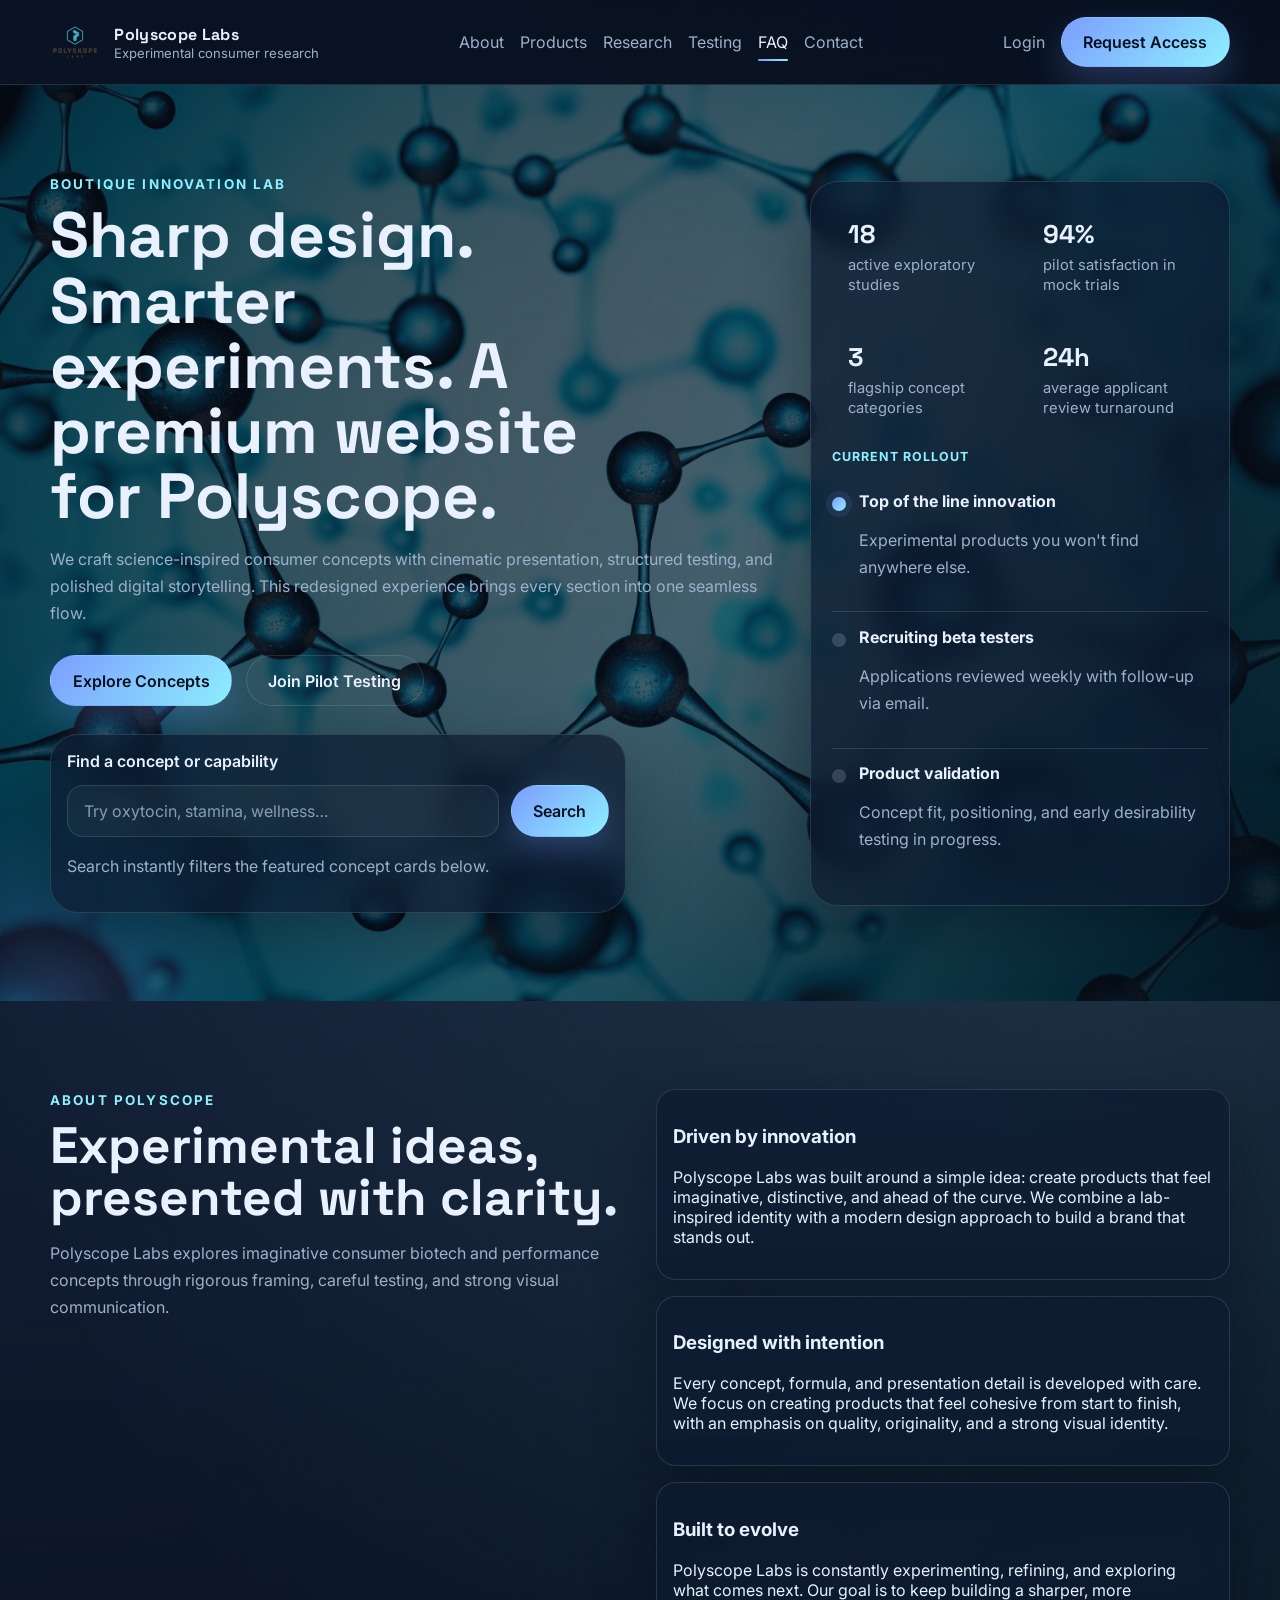
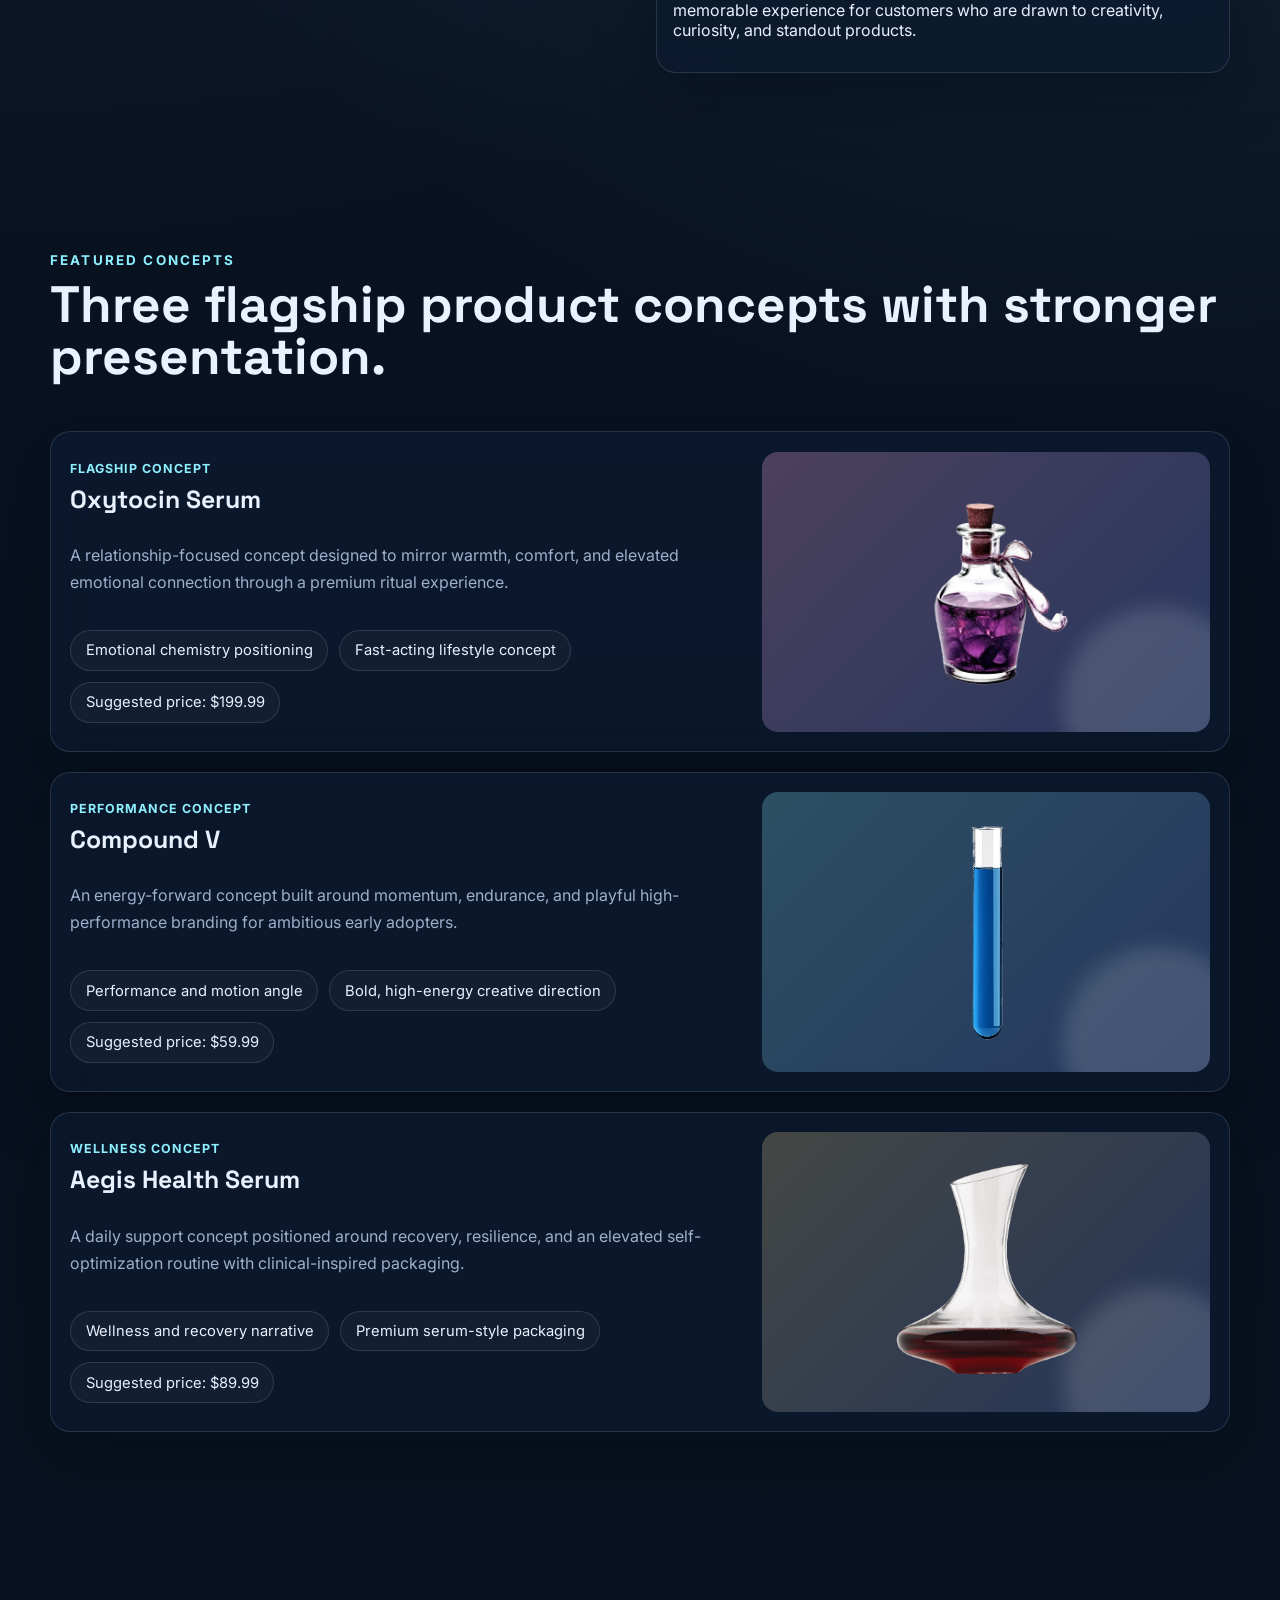
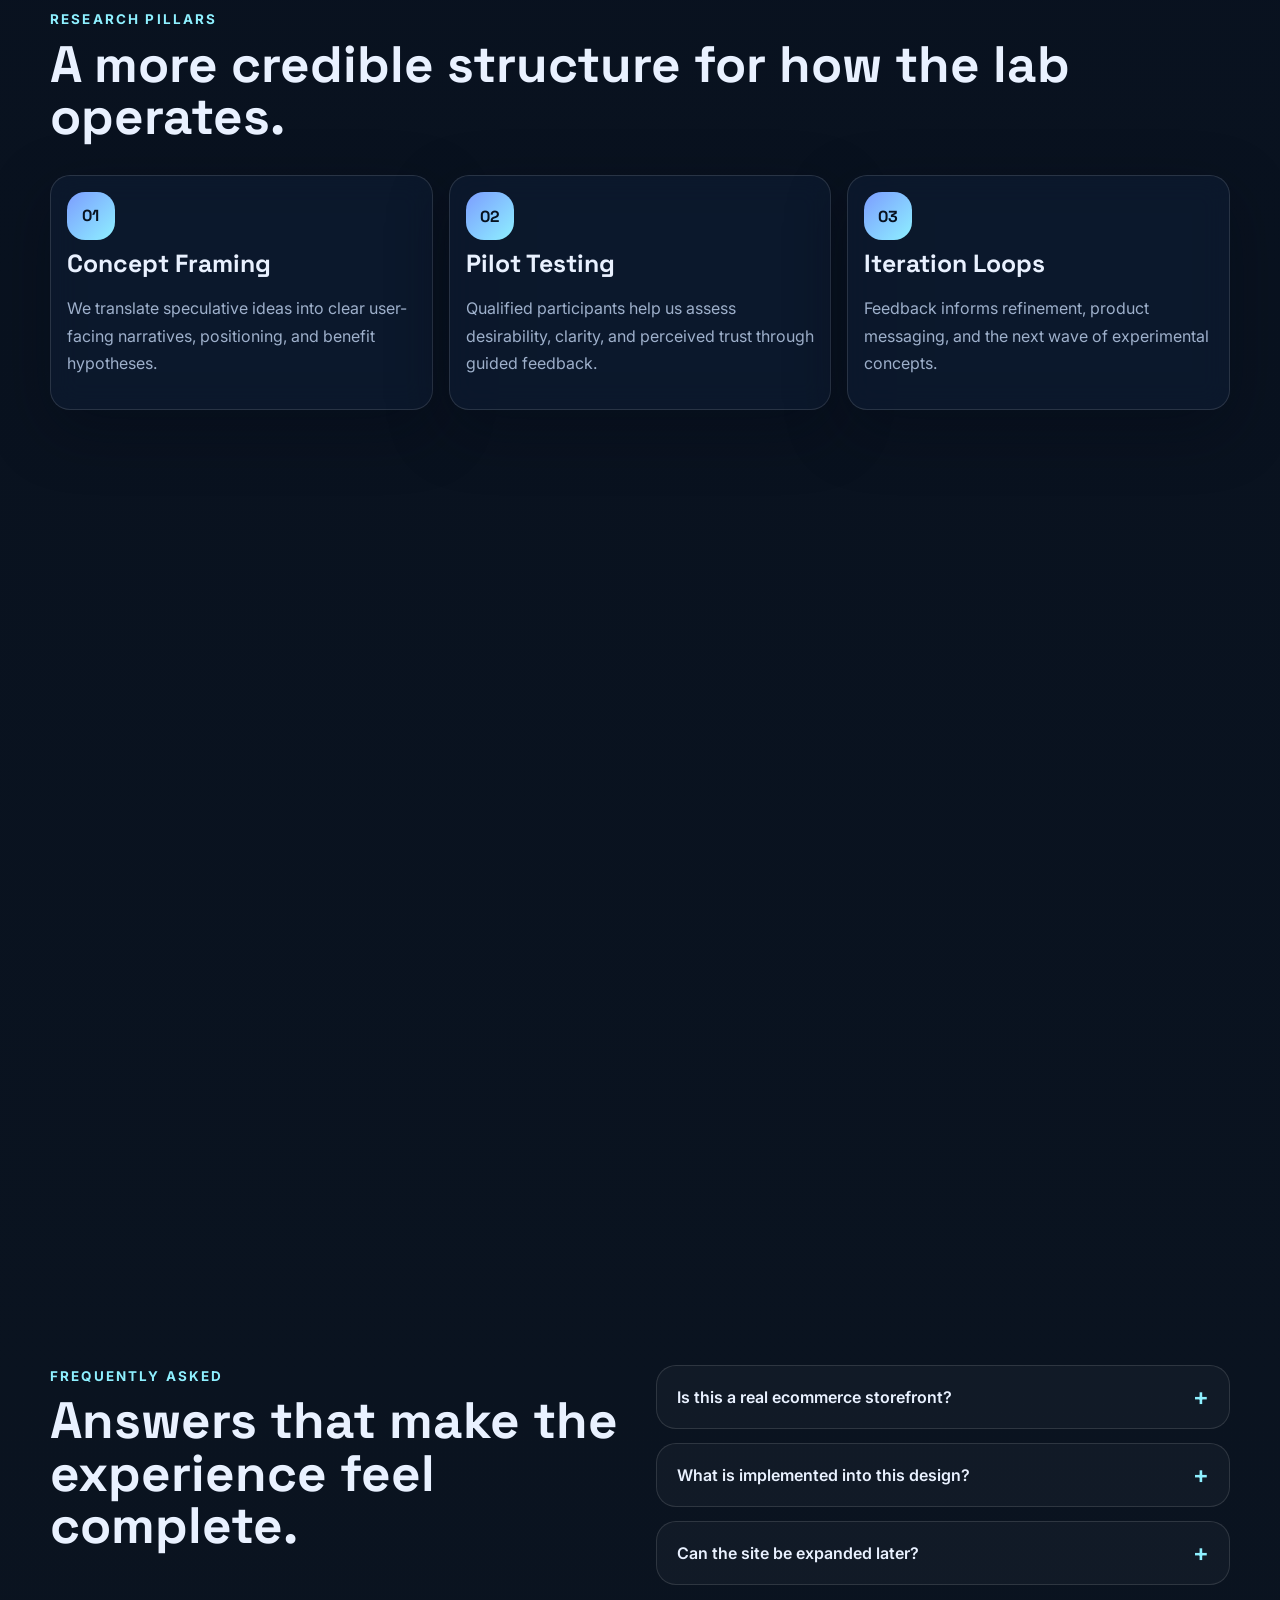
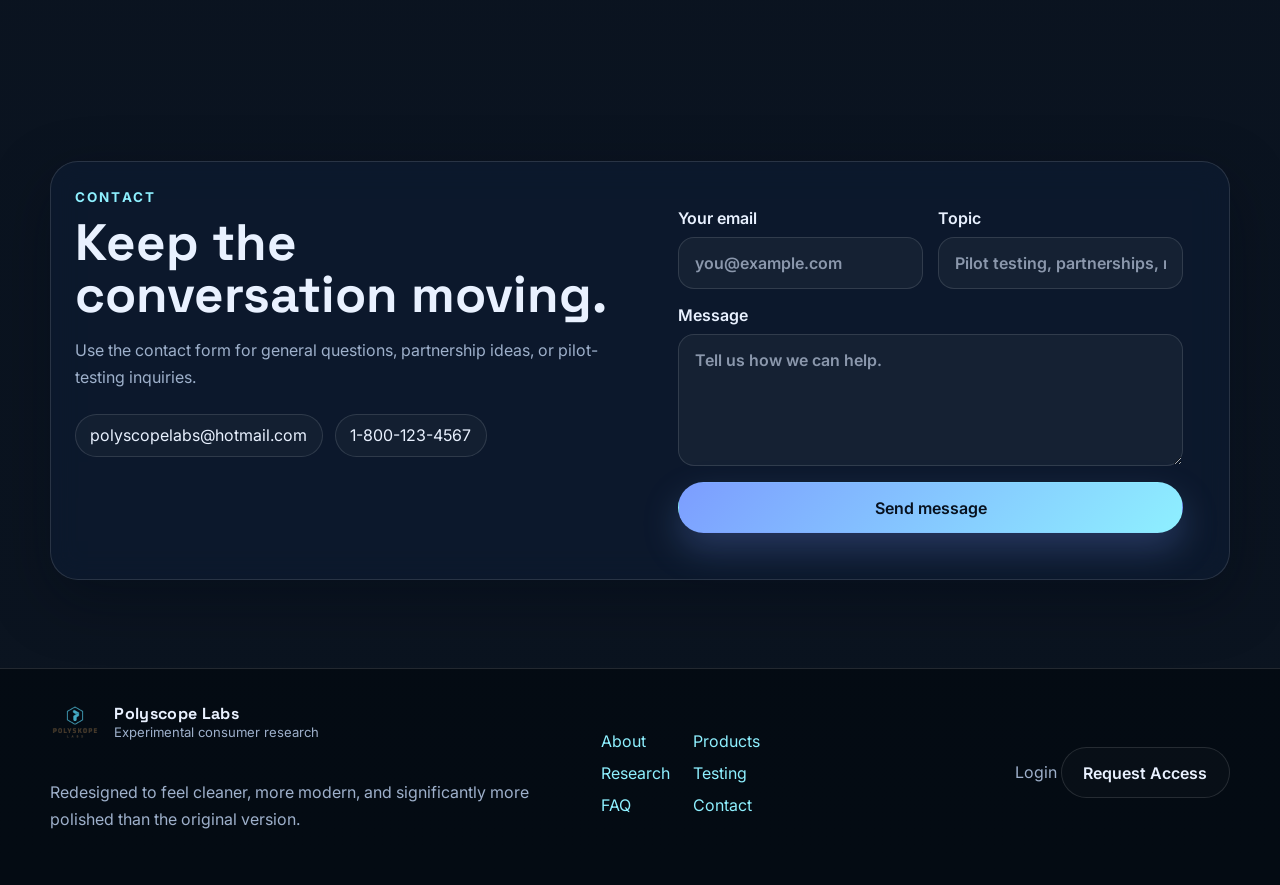
==== commit dc310530: "Update index.html" ====
--- a/index.html
+++ b/index.html
@@ -263,8 +263,7 @@
           <div class="section-heading reveal">
             <span class="eyebrow">Pilot application</span>
             <h2>Join the testing pool.</h2>
-            <p>The form is now cleaner, easier to use, and includes friendlier validation and feedback so the experience
-              feels intentional instead of placeholder.</p>
+            <p>Join hundreds of other applicants and be a part of breakthroughs in science and innovation.</p>
             <div class="application-benefits">
               <div class="glass-card small-card">
                 <strong>Structured screening</strong>
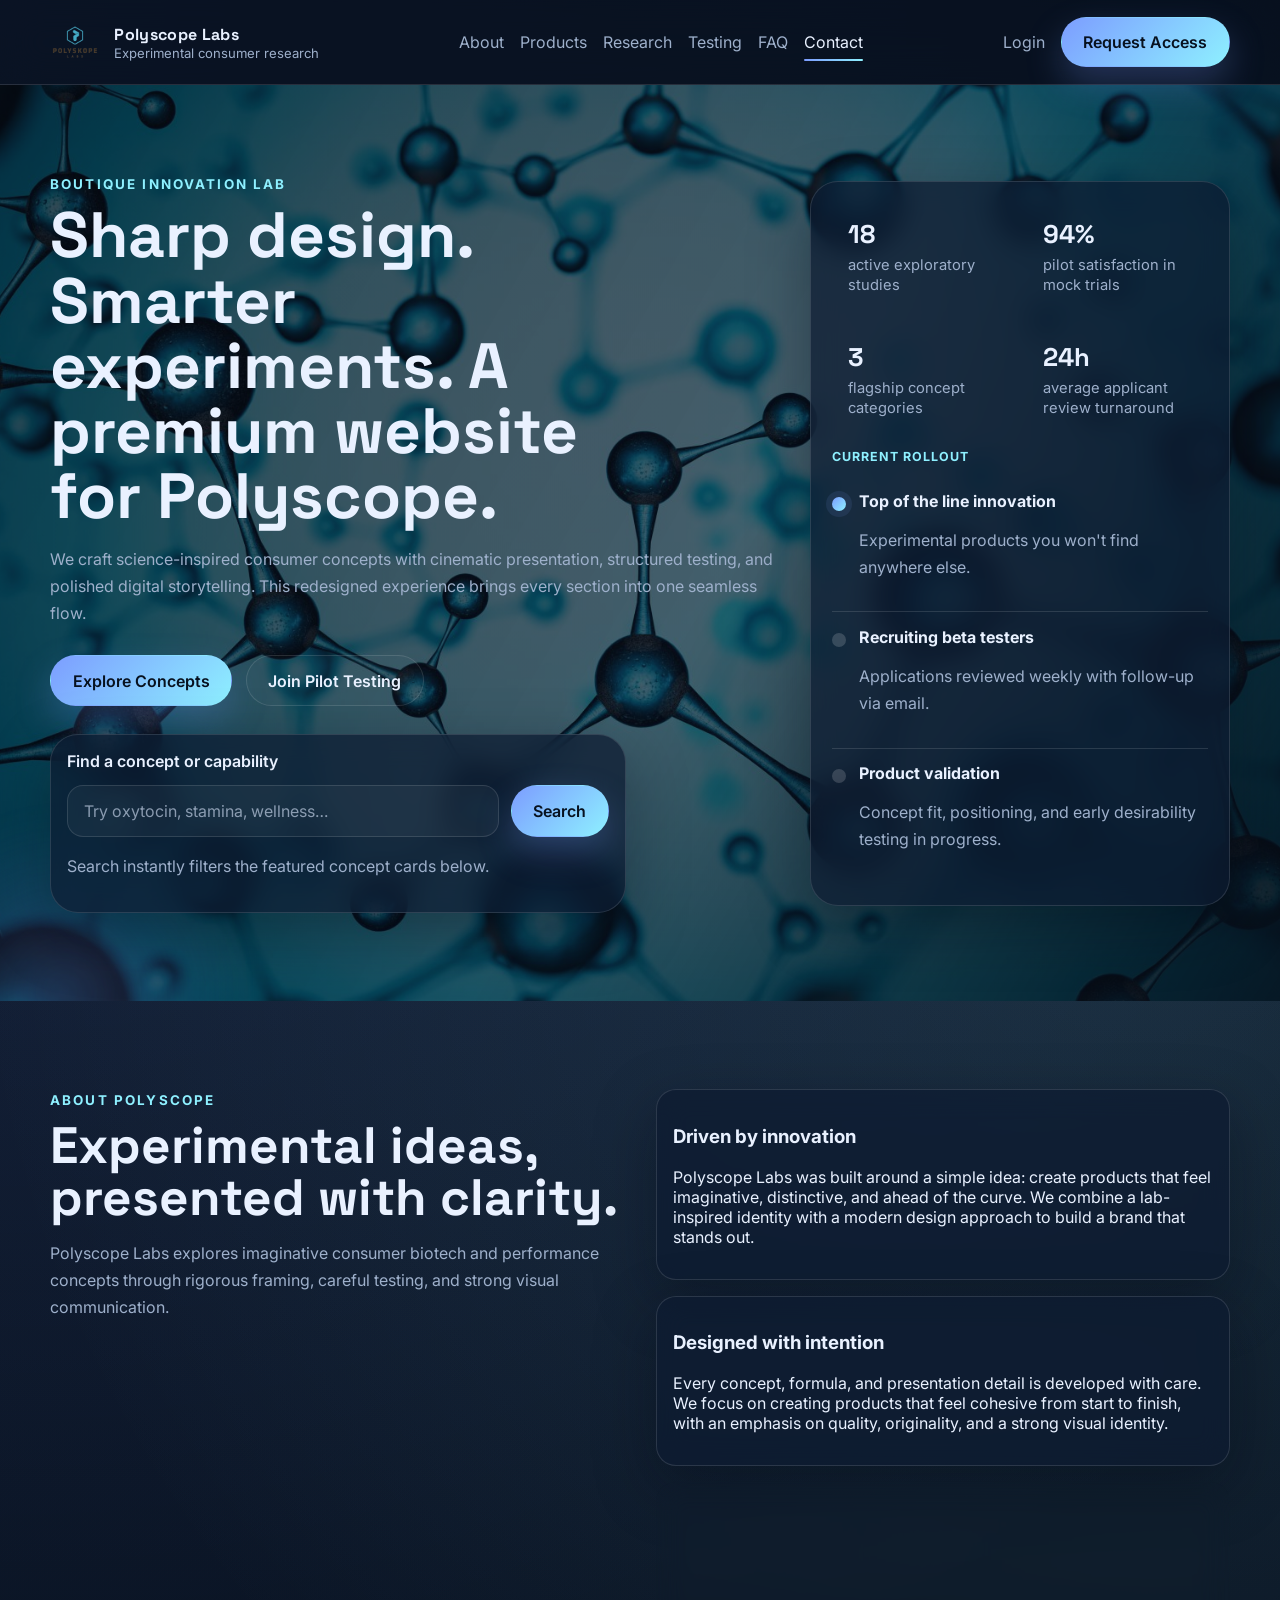
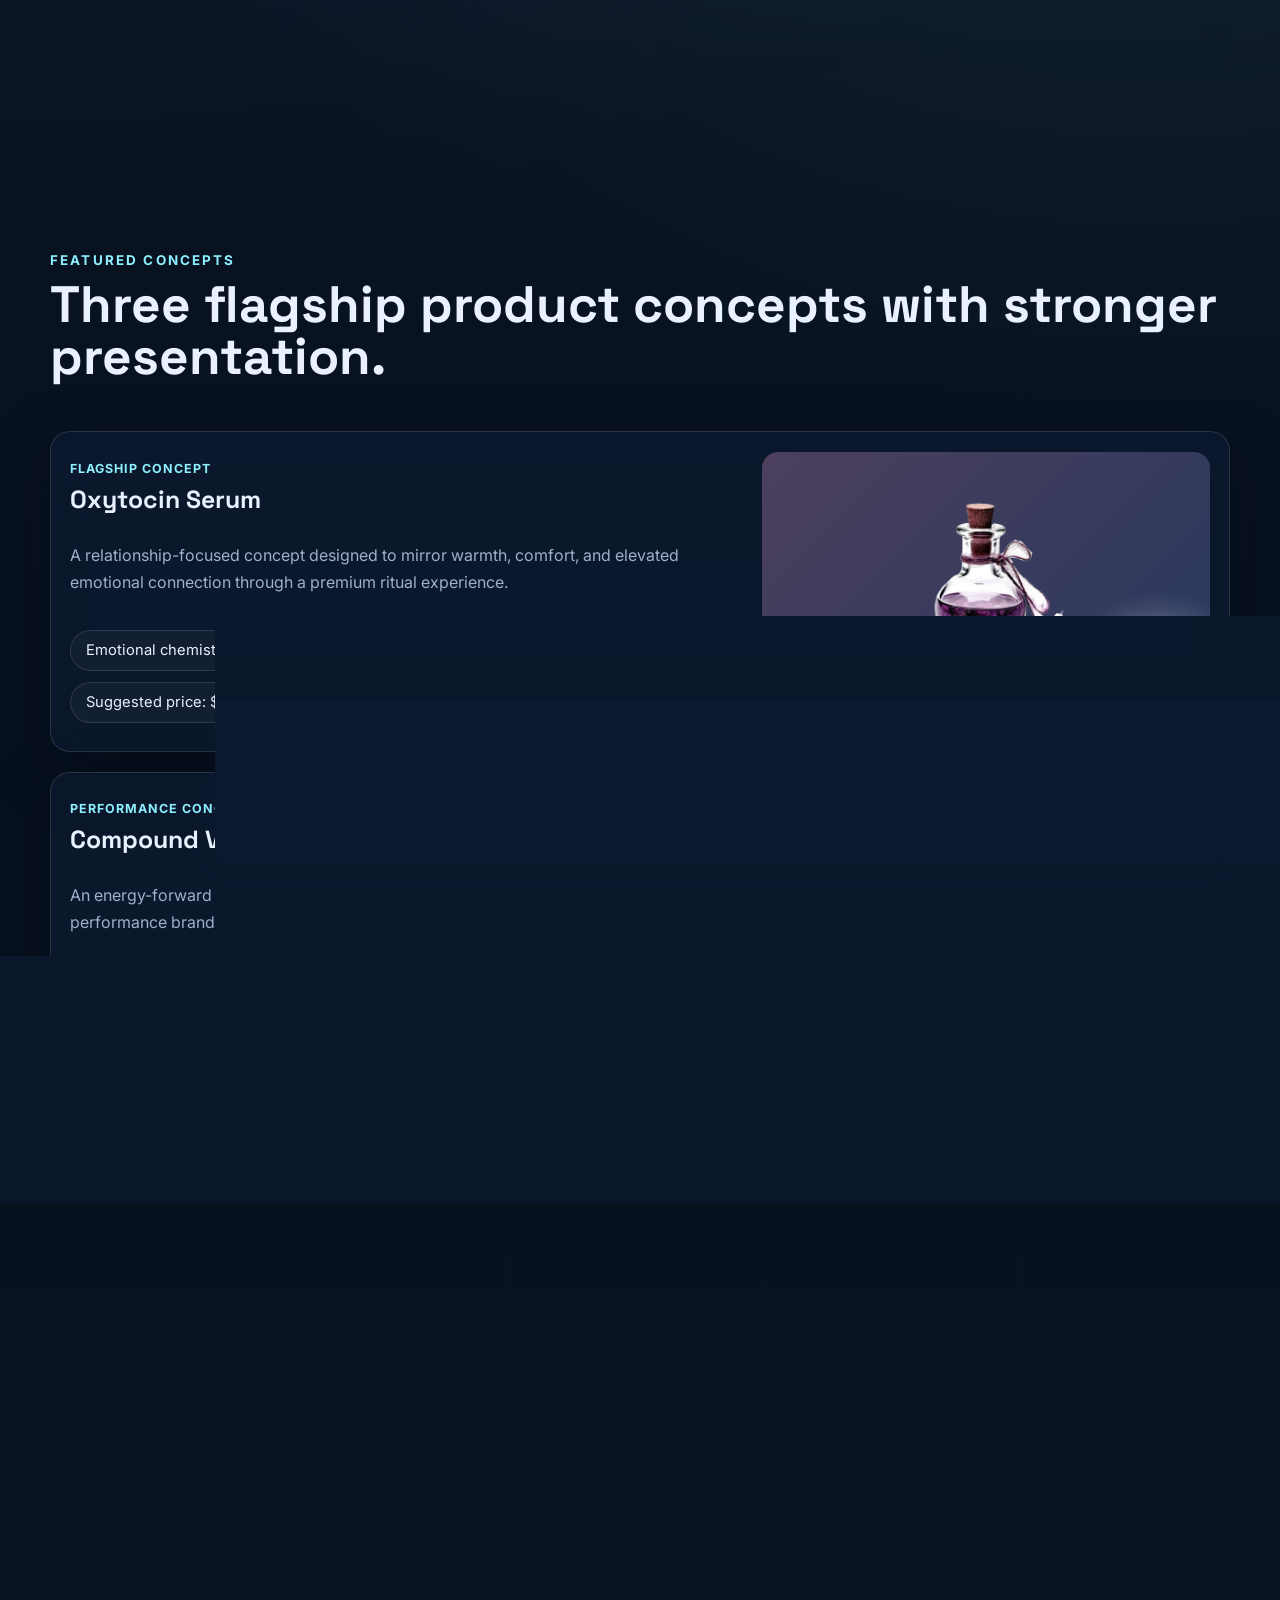
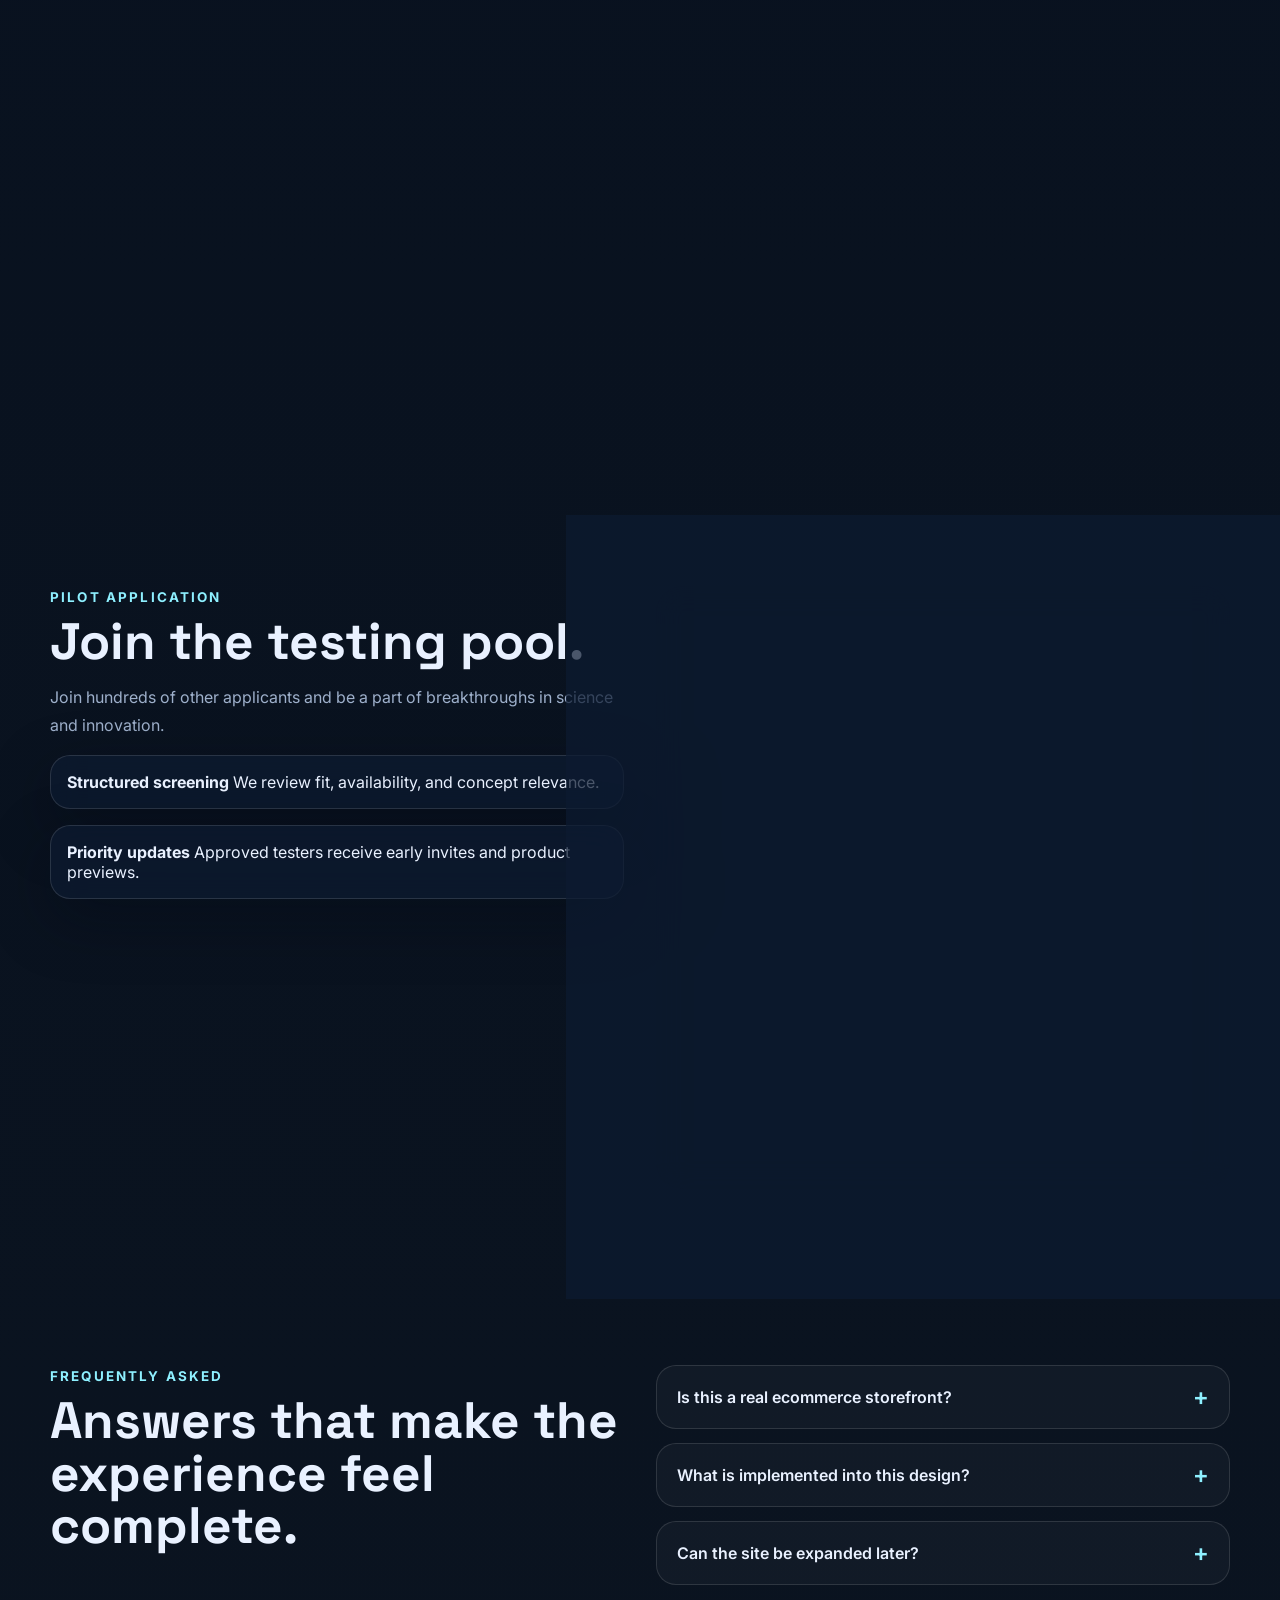
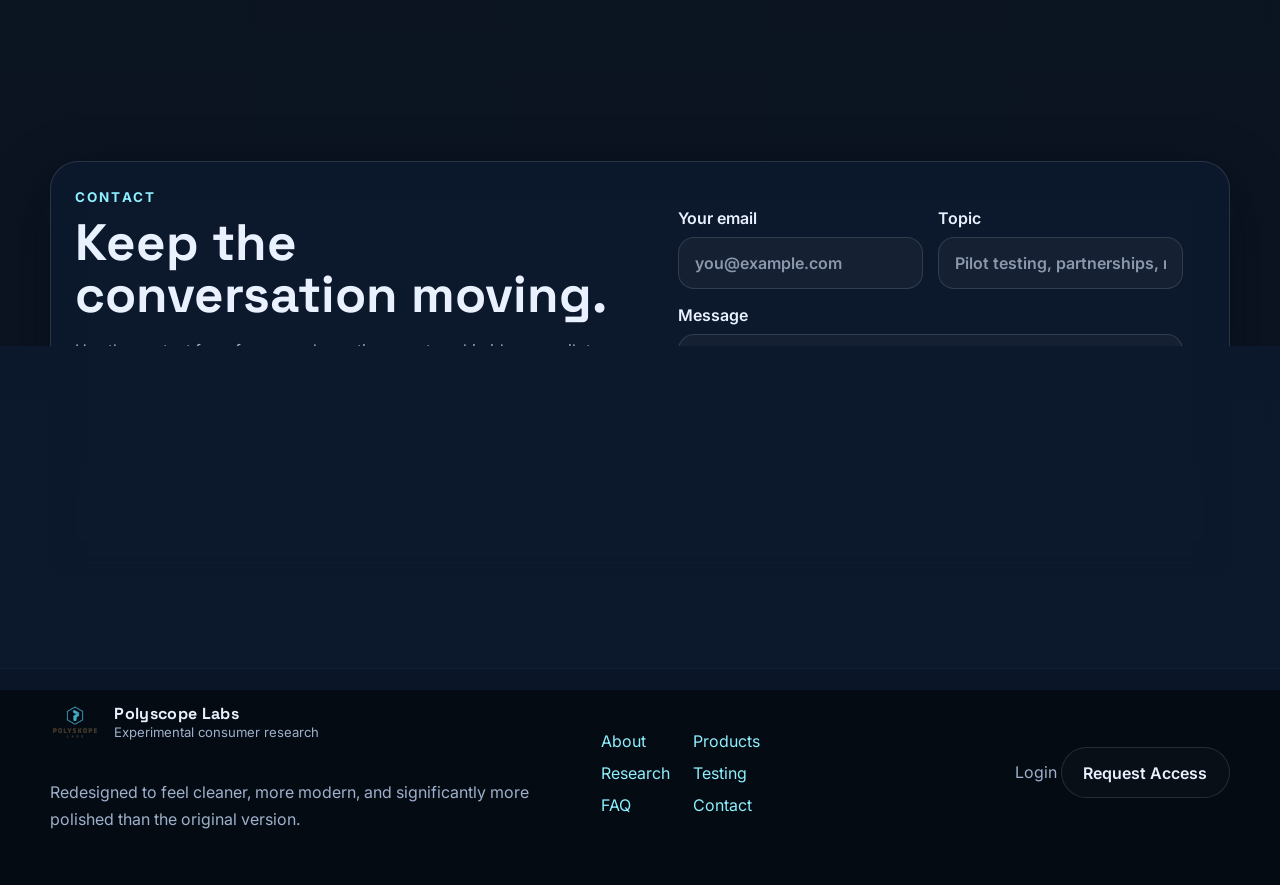
==== commit fdca2cd3: "Update index.html" ====
--- a/index.html
+++ b/index.html
@@ -357,8 +357,8 @@
                 <span class="faq-symbol">+</span>
               </button>
               <div class="faq-content">
-                <p>Yes. The structure is now much cleaner, so adding real backend auth, checkout flows, CMS content, or
-                  extra pages will be much easier.</p>
+                <p>Yes. The structure is clean, so adding real backend auth, checkout flows, CMS content, or
+                  extra pages will be a breeze.</p>
               </div>
             </article>
           </div>
